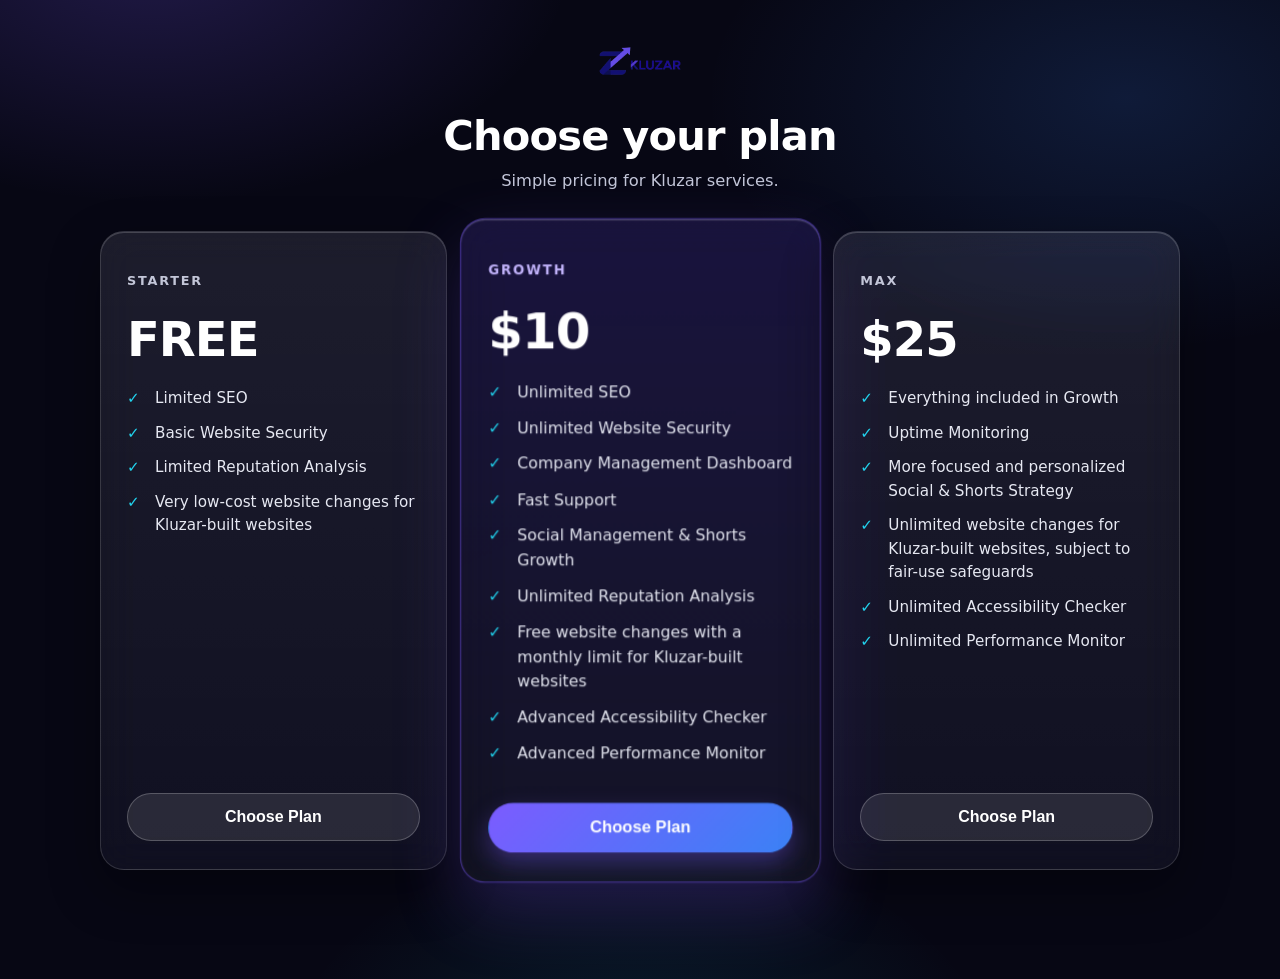
==== index.html @ 4fbe5853 "Payments pricing homepage: Starter Free, Growth $10, Max $25 glassmorphism cards, no checkout yet" ====
<!DOCTYPE html>
<html lang="en">
<head>
<meta charset="utf-8">
<meta name="viewport" content="width=device-width, initial-scale=1">
<title>Kluzar Payments — Pricing</title>
<meta name="description" content="Kluzar pricing plans: Starter, Growth and Max.">
<link rel="icon" href="favicon.svg">
<style>
  * { box-sizing: border-box; }
  body {
    margin: 0;
    min-height: 100vh;
    font-family: system-ui, -apple-system, "Segoe UI", Roboto, Arial, sans-serif;
    color: #ffffff;
    background-color: #070714;
    background-image:
      radial-gradient(700px 420px at 12% -5%, rgba(124, 92, 255, 0.22), transparent 60%),
      radial-gradient(700px 420px at 88% 10%, rgba(59, 130, 246, 0.16), transparent 60%),
      radial-gradient(600px 400px at 50% 110%, rgba(34, 211, 238, 0.12), transparent 60%);
    line-height: 1.55;
  }
  .wrap { max-width: 1120px; margin: 0 auto; padding: 36px 20px 48px; }
  .brand { text-align: center; }
  .brand img { height: 46px; width: auto; max-width: 100%; }
  h1 {
    text-align: center;
    font-size: clamp(1.8rem, 4vw, 2.6rem);
    line-height: 1.15;
    letter-spacing: -0.02em;
    margin: 22px 0 8px;
  }
  .sub { text-align: center; color: #c3c6d8; max-width: 520px; margin: 0 auto; font-size: 1.02rem; }
  .grid {
    display: grid;
    grid-template-columns: repeat(3, 1fr);
    gap: 20px;
    align-items: stretch;
    margin-top: 38px;
  }
  .card {
    display: flex;
    flex-direction: column;
    padding: 28px 26px;
    border-radius: 24px;
    background: linear-gradient(180deg, rgba(255, 255, 255, 0.09), rgba(255, 255, 255, 0.04));
    -webkit-backdrop-filter: blur(18px) saturate(140%);
    backdrop-filter: blur(18px) saturate(140%);
    border: 1px solid rgba(255, 255, 255, 0.14);
    box-shadow: 0 20px 50px rgba(0, 0, 0, 0.35), inset 0 1px 0 rgba(255, 255, 255, 0.18);
    transition: transform 0.25s ease, border-color 0.25s ease, box-shadow 0.25s ease;
  }
  .card:hover {
    transform: translateY(-4px);
    border-color: rgba(124, 92, 255, 0.45);
    box-shadow: 0 26px 60px rgba(0, 0, 0, 0.4), inset 0 1px 0 rgba(255, 255, 255, 0.2);
  }
  .card--growth {
    transform: scale(1.04);
    border-color: rgba(124, 92, 255, 0.55);
    background: linear-gradient(180deg, rgba(124, 92, 255, 0.16), rgba(255, 255, 255, 0.05));
    box-shadow: 0 26px 64px rgba(124, 92, 255, 0.25), 0 20px 50px rgba(0, 0, 0, 0.35), inset 0 1px 0 rgba(255, 255, 255, 0.22);
  }
  .card--growth:hover { transform: scale(1.05) translateY(-4px); }
  .plan-name { font-size: 0.8rem; font-weight: 700; letter-spacing: 0.14em; color: #c3c6d8; }
  .card--growth .plan-name { color: #c4b5fd; }
  .price { font-size: 3rem; font-weight: 800; line-height: 1; margin: 14px 0 2px; letter-spacing: -0.02em; }
  .features { list-style: none; padding: 0; margin: 22px 0 24px; flex: 1; }
  .features li { position: relative; padding-left: 28px; margin-bottom: 11px; color: #e6e8f2; font-size: 0.95rem; }
  .features li::before { content: "✓"; position: absolute; left: 0; color: #22d3ee; font-weight: 700; }
  .choose {
    width: 100%;
    min-height: 48px;
    border-radius: 999px;
    border: 1px solid rgba(255, 255, 255, 0.22);
    background: rgba(255, 255, 255, 0.1);
    color: #ffffff;
    font-size: 1rem;
    font-weight: 700;
    cursor: pointer;
    transition: background 0.2s ease, border-color 0.2s ease;
  }
  .choose:hover { background: rgba(255, 255, 255, 0.16); border-color: rgba(255, 255, 255, 0.35); }
  .card--growth .choose {
    background: linear-gradient(135deg, #7c5cff, #3b82f6);
    border-color: transparent;
    box-shadow: 0 10px 24px rgba(124, 92, 255, 0.35);
  }
  .card--growth .choose:hover { background: linear-gradient(135deg, #8b6cff, #4d8df7); }
  .choose:focus-visible { outline: 2px solid #22d3ee; outline-offset: 3px; }
  .choose[aria-pressed="true"] { border-color: #22d3ee; }
  .status { text-align: center; color: #c3c6d8; min-height: 24px; margin-top: 22px; font-size: 0.95rem; }
  @media (max-width: 900px) {
    .grid { grid-template-columns: 1fr; max-width: 520px; margin-left: auto; margin-right: auto; }
    .card--growth, .card--growth:hover { transform: none; }
  }
  @media (max-width: 480px) {
    .wrap { padding: 28px 16px 40px; }
    .card { padding: 24px 20px; }
    .price { font-size: 2.5rem; }
  }
  @media (prefers-reduced-motion: reduce) {
    *, *::before, *::after { transition: none !important; transform: none !important; }
  }
</style>
</head>
<body>
<main class="wrap">
  <div class="brand">
    <img src="[data-uri]" alt="Kluzar">
  </div>
  <h1>Choose your plan</h1>
  <p class="sub">Simple pricing for Kluzar services.</p>

  <section class="grid" aria-label="Pricing plans">
    <article class="card">
      <h2 class="plan-name">STARTER</h2>
      <p class="price">FREE</p>
      <ul class="features">
        <li>Limited SEO</li>
        <li>Basic Website Security</li>
        <li>Limited Reputation Analysis</li>
        <li>Very low-cost website changes for Kluzar-built websites</li>
      </ul>
      <button type="button" class="choose" data-plan="Starter" aria-pressed="false">Choose Plan</button>
    </article>

    <article class="card card--growth">
      <h2 class="plan-name">GROWTH</h2>
      <p class="price">$10</p>
      <ul class="features">
        <li>Unlimited SEO</li>
        <li>Unlimited Website Security</li>
        <li>Company Management Dashboard</li>
        <li>Fast Support</li>
        <li>Social Management &amp; Shorts Growth</li>
        <li>Unlimited Reputation Analysis</li>
        <li>Free website changes with a monthly limit for Kluzar-built websites</li>
        <li>Advanced Accessibility Checker</li>
        <li>Advanced Performance Monitor</li>
      </ul>
      <button type="button" class="choose" data-plan="Growth" aria-pressed="false">Choose Plan</button>
    </article>

    <article class="card">
      <h2 class="plan-name">MAX</h2>
      <p class="price">$25</p>
      <ul class="features">
        <li>Everything included in Growth</li>
        <li>Uptime Monitoring</li>
        <li>More focused and personalized Social &amp; Shorts Strategy</li>
        <li>Unlimited website changes for Kluzar-built websites, subject to fair-use safeguards</li>
        <li>Unlimited Accessibility Checker</li>
        <li>Unlimited Performance Monitor</li>
      </ul>
      <button type="button" class="choose" data-plan="Max" aria-pressed="false">Choose Plan</button>
    </article>
  </section>

  <p class="status" role="status" id="plan-status"></p>
</main>
<script>
  // Plan selection is visual only, in memory only. It is not stored,
  // it is not a payment, and it must never be used as a plan entitlement.
  // Authentication and checkout will be integrated here later.
  (function () {
    var buttons = document.querySelectorAll('.choose');
    var status = document.getElementById('plan-status');
    buttons.forEach(function (button) {
      button.addEventListener('click', function () {
        buttons.forEach(function (other) {
          other.setAttribute('aria-pressed', 'false');
          other.textContent = 'Choose Plan';
        });
        button.setAttribute('aria-pressed', 'true');
        button.textContent = 'Selected';
        status.textContent = button.getAttribute('data-plan') + ' selected. Checkout is not connected yet.';
      });
    });
  })();
</script>
</body>
</html>
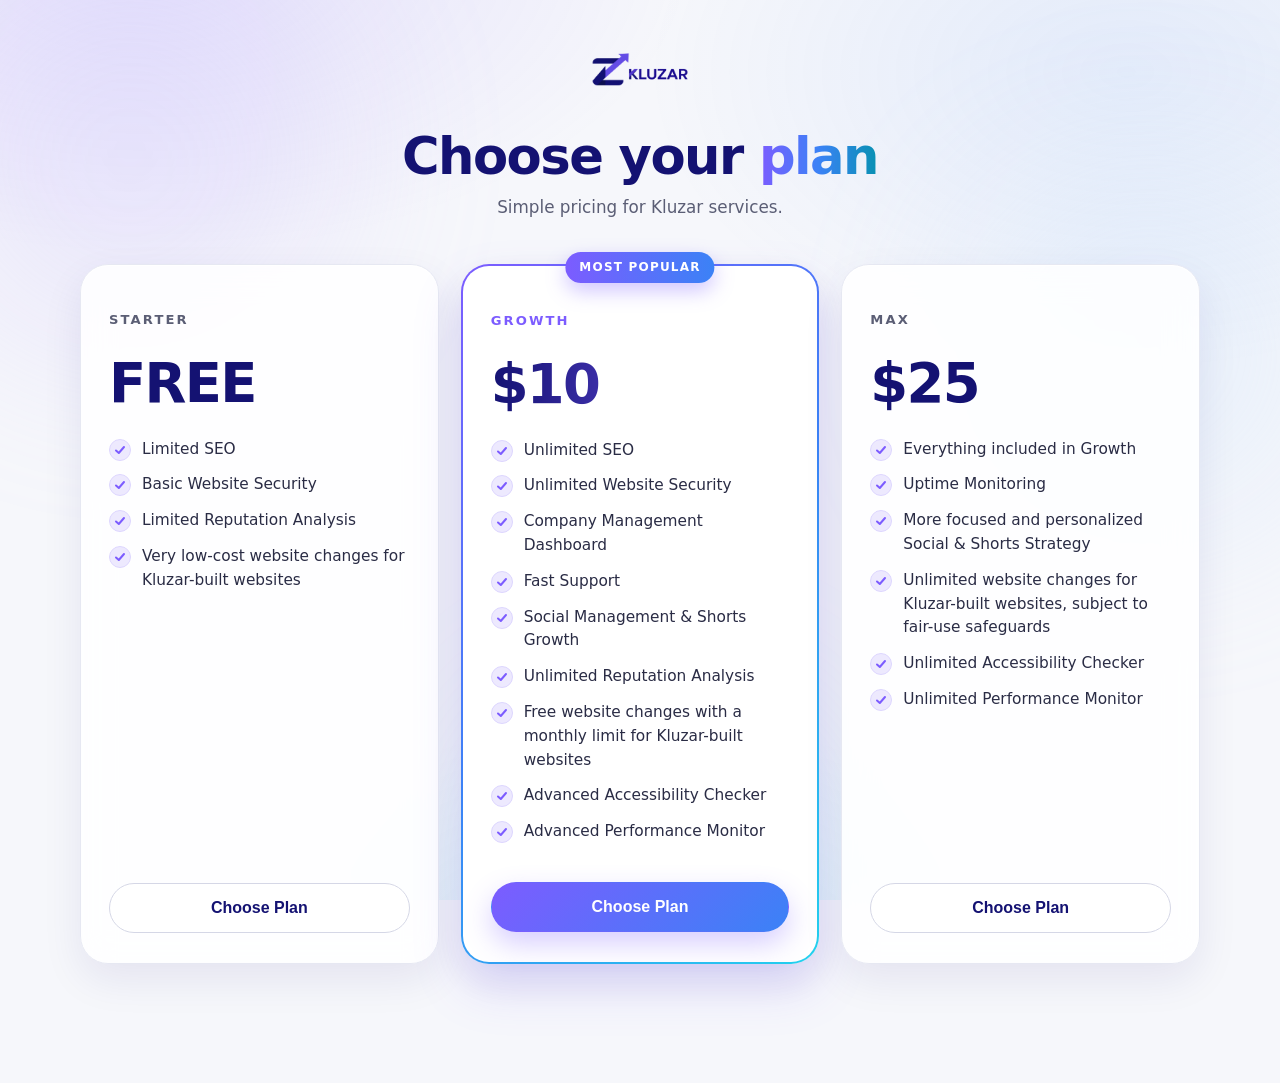
==== commit 4244ab1a: "Payments pricing rebuilt in Next.js + React: light, simple design, same 3 plans, no checkout yet" ====
--- a/index.html
+++ b/index.html
@@ -1,183 +1 @@
-<!DOCTYPE html>
-<html lang="en">
-<head>
-<meta charset="utf-8">
-<meta name="viewport" content="width=device-width, initial-scale=1">
-<title>Kluzar Payments — Pricing</title>
-<meta name="description" content="Kluzar pricing plans: Starter, Growth and Max.">
-<link rel="icon" href="favicon.svg">
-<style>
-  * { box-sizing: border-box; }
-  body {
-    margin: 0;
-    min-height: 100vh;
-    font-family: system-ui, -apple-system, "Segoe UI", Roboto, Arial, sans-serif;
-    color: #ffffff;
-    background-color: #070714;
-    background-image:
-      radial-gradient(700px 420px at 12% -5%, rgba(124, 92, 255, 0.22), transparent 60%),
-      radial-gradient(700px 420px at 88% 10%, rgba(59, 130, 246, 0.16), transparent 60%),
-      radial-gradient(600px 400px at 50% 110%, rgba(34, 211, 238, 0.12), transparent 60%);
-    line-height: 1.55;
-  }
-  .wrap { max-width: 1120px; margin: 0 auto; padding: 36px 20px 48px; }
-  .brand { text-align: center; }
-  .brand img { height: 46px; width: auto; max-width: 100%; }
-  h1 {
-    text-align: center;
-    font-size: clamp(1.8rem, 4vw, 2.6rem);
-    line-height: 1.15;
-    letter-spacing: -0.02em;
-    margin: 22px 0 8px;
-  }
-  .sub { text-align: center; color: #c3c6d8; max-width: 520px; margin: 0 auto; font-size: 1.02rem; }
-  .grid {
-    display: grid;
-    grid-template-columns: repeat(3, 1fr);
-    gap: 20px;
-    align-items: stretch;
-    margin-top: 38px;
-  }
-  .card {
-    display: flex;
-    flex-direction: column;
-    padding: 28px 26px;
-    border-radius: 24px;
-    background: linear-gradient(180deg, rgba(255, 255, 255, 0.09), rgba(255, 255, 255, 0.04));
-    -webkit-backdrop-filter: blur(18px) saturate(140%);
-    backdrop-filter: blur(18px) saturate(140%);
-    border: 1px solid rgba(255, 255, 255, 0.14);
-    box-shadow: 0 20px 50px rgba(0, 0, 0, 0.35), inset 0 1px 0 rgba(255, 255, 255, 0.18);
-    transition: transform 0.25s ease, border-color 0.25s ease, box-shadow 0.25s ease;
-  }
-  .card:hover {
-    transform: translateY(-4px);
-    border-color: rgba(124, 92, 255, 0.45);
-    box-shadow: 0 26px 60px rgba(0, 0, 0, 0.4), inset 0 1px 0 rgba(255, 255, 255, 0.2);
-  }
-  .card--growth {
-    transform: scale(1.04);
-    border-color: rgba(124, 92, 255, 0.55);
-    background: linear-gradient(180deg, rgba(124, 92, 255, 0.16), rgba(255, 255, 255, 0.05));
-    box-shadow: 0 26px 64px rgba(124, 92, 255, 0.25), 0 20px 50px rgba(0, 0, 0, 0.35), inset 0 1px 0 rgba(255, 255, 255, 0.22);
-  }
-  .card--growth:hover { transform: scale(1.05) translateY(-4px); }
-  .plan-name { font-size: 0.8rem; font-weight: 700; letter-spacing: 0.14em; color: #c3c6d8; }
-  .card--growth .plan-name { color: #c4b5fd; }
-  .price { font-size: 3rem; font-weight: 800; line-height: 1; margin: 14px 0 2px; letter-spacing: -0.02em; }
-  .features { list-style: none; padding: 0; margin: 22px 0 24px; flex: 1; }
-  .features li { position: relative; padding-left: 28px; margin-bottom: 11px; color: #e6e8f2; font-size: 0.95rem; }
-  .features li::before { content: "✓"; position: absolute; left: 0; color: #22d3ee; font-weight: 700; }
-  .choose {
-    width: 100%;
-    min-height: 48px;
-    border-radius: 999px;
-    border: 1px solid rgba(255, 255, 255, 0.22);
-    background: rgba(255, 255, 255, 0.1);
-    color: #ffffff;
-    font-size: 1rem;
-    font-weight: 700;
-    cursor: pointer;
-    transition: background 0.2s ease, border-color 0.2s ease;
-  }
-  .choose:hover { background: rgba(255, 255, 255, 0.16); border-color: rgba(255, 255, 255, 0.35); }
-  .card--growth .choose {
-    background: linear-gradient(135deg, #7c5cff, #3b82f6);
-    border-color: transparent;
-    box-shadow: 0 10px 24px rgba(124, 92, 255, 0.35);
-  }
-  .card--growth .choose:hover { background: linear-gradient(135deg, #8b6cff, #4d8df7); }
-  .choose:focus-visible { outline: 2px solid #22d3ee; outline-offset: 3px; }
-  .choose[aria-pressed="true"] { border-color: #22d3ee; }
-  .status { text-align: center; color: #c3c6d8; min-height: 24px; margin-top: 22px; font-size: 0.95rem; }
-  @media (max-width: 900px) {
-    .grid { grid-template-columns: 1fr; max-width: 520px; margin-left: auto; margin-right: auto; }
-    .card--growth, .card--growth:hover { transform: none; }
-  }
-  @media (max-width: 480px) {
-    .wrap { padding: 28px 16px 40px; }
-    .card { padding: 24px 20px; }
-    .price { font-size: 2.5rem; }
-  }
-  @media (prefers-reduced-motion: reduce) {
-    *, *::before, *::after { transition: none !important; transform: none !important; }
-  }
-</style>
-</head>
-<body>
-<main class="wrap">
-  <div class="brand">
-    <img src="[data-uri]" alt="Kluzar">
-  </div>
-  <h1>Choose your plan</h1>
-  <p class="sub">Simple pricing for Kluzar services.</p>
-
-  <section class="grid" aria-label="Pricing plans">
-    <article class="card">
-      <h2 class="plan-name">STARTER</h2>
-      <p class="price">FREE</p>
-      <ul class="features">
-        <li>Limited SEO</li>
-        <li>Basic Website Security</li>
-        <li>Limited Reputation Analysis</li>
-        <li>Very low-cost website changes for Kluzar-built websites</li>
-      </ul>
-      <button type="button" class="choose" data-plan="Starter" aria-pressed="false">Choose Plan</button>
-    </article>
-
-    <article class="card card--growth">
-      <h2 class="plan-name">GROWTH</h2>
-      <p class="price">$10</p>
-      <ul class="features">
-        <li>Unlimited SEO</li>
-        <li>Unlimited Website Security</li>
-        <li>Company Management Dashboard</li>
-        <li>Fast Support</li>
-        <li>Social Management &amp; Shorts Growth</li>
-        <li>Unlimited Reputation Analysis</li>
-        <li>Free website changes with a monthly limit for Kluzar-built websites</li>
-        <li>Advanced Accessibility Checker</li>
-        <li>Advanced Performance Monitor</li>
-      </ul>
-      <button type="button" class="choose" data-plan="Growth" aria-pressed="false">Choose Plan</button>
-    </article>
-
-    <article class="card">
-      <h2 class="plan-name">MAX</h2>
-      <p class="price">$25</p>
-      <ul class="features">
-        <li>Everything included in Growth</li>
-        <li>Uptime Monitoring</li>
-        <li>More focused and personalized Social &amp; Shorts Strategy</li>
-        <li>Unlimited website changes for Kluzar-built websites, subject to fair-use safeguards</li>
-        <li>Unlimited Accessibility Checker</li>
-        <li>Unlimited Performance Monitor</li>
-      </ul>
-      <button type="button" class="choose" data-plan="Max" aria-pressed="false">Choose Plan</button>
-    </article>
-  </section>
-
-  <p class="status" role="status" id="plan-status"></p>
-</main>
-<script>
-  // Plan selection is visual only, in memory only. It is not stored,
-  // it is not a payment, and it must never be used as a plan entitlement.
-  // Authentication and checkout will be integrated here later.
-  (function () {
-    var buttons = document.querySelectorAll('.choose');
-    var status = document.getElementById('plan-status');
-    buttons.forEach(function (button) {
-      button.addEventListener('click', function () {
-        buttons.forEach(function (other) {
-          other.setAttribute('aria-pressed', 'false');
-          other.textContent = 'Choose Plan';
-        });
-        button.setAttribute('aria-pressed', 'true');
-        button.textContent = 'Selected';
-        status.textContent = button.getAttribute('data-plan') + ' selected. Checkout is not connected yet.';
-      });
-    });
-  })();
-</script>
-</body>
-</html>
+<!DOCTYPE html><!--D4U9ZCRjyDZvB8sthdVSL--><html lang="en"><head><meta charSet="utf-8"/><meta name="viewport" content="width=device-width, initial-scale=1"/><link rel="stylesheet" href="/_next/static/css/903d670f3d444358.css" data-precedence="next"/><link rel="preload" as="script" fetchPriority="low" href="/_next/static/chunks/webpack-4a462cecab786e93.js"/><script src="/_next/static/chunks/4bd1b696-c023c6e3521b1417.js" async=""></script><script src="/_next/static/chunks/255-2005b055456c798b.js" async=""></script><script src="/_next/static/chunks/main-app-b18635ba9072af18.js" async=""></script><script src="/_next/static/chunks/app/page-5cdb820747dead5b.js" async=""></script><title>Kluzar Payments — Pricing</title><meta name="description" content="Kluzar pricing plans: Starter, Growth and Max."/><link rel="icon" href="/favicon.svg"/><script src="/_next/static/chunks/polyfills-42372ed130431b0a.js" noModule=""></script></head><body><div hidden=""><!--$--><!--/$--></div><div class="aurora" aria-hidden="true"><span></span><span></span><span></span></div><main class="wrap"><div class="brand"><img src="[data-uri]" alt="Kluzar"/></div><h1>Choose your <span class="accent">plan</span></h1><p class="sub">Simple pricing for Kluzar services.</p><section class="grid" aria-label="Pricing plans"><article class="card"><h2 class="plan-name">STARTER</h2><p class="price">FREE</p><ul class="features"><li><span class="tick" aria-hidden="true"><svg width="12" height="12" viewBox="0 0 12 12" fill="none" aria-hidden="true"><path d="M2 6.5 4.8 9 10 3" stroke="currentColor" stroke-width="2" stroke-linecap="round" stroke-linejoin="round"></path></svg></span><span>Limited SEO</span></li><li><span class="tick" aria-hidden="true"><svg width="12" height="12" viewBox="0 0 12 12" fill="none" aria-hidden="true"><path d="M2 6.5 4.8 9 10 3" stroke="currentColor" stroke-width="2" stroke-linecap="round" stroke-linejoin="round"></path></svg></span><span>Basic Website Security</span></li><li><span class="tick" aria-hidden="true"><svg width="12" height="12" viewBox="0 0 12 12" fill="none" aria-hidden="true"><path d="M2 6.5 4.8 9 10 3" stroke="currentColor" stroke-width="2" stroke-linecap="round" stroke-linejoin="round"></path></svg></span><span>Limited Reputation Analysis</span></li><li><span class="tick" aria-hidden="true"><svg width="12" height="12" viewBox="0 0 12 12" fill="none" aria-hidden="true"><path d="M2 6.5 4.8 9 10 3" stroke="currentColor" stroke-width="2" stroke-linecap="round" stroke-linejoin="round"></path></svg></span><span>Very low-cost website changes for Kluzar-built websites</span></li></ul><button type="button" class="choose" aria-pressed="false">Choose Plan</button></article><article class="card card--growth"><span class="pill">MOST POPULAR</span><h2 class="plan-name">GROWTH</h2><p class="price">$10</p><ul class="features"><li><span class="tick" aria-hidden="true"><svg width="12" height="12" viewBox="0 0 12 12" fill="none" aria-hidden="true"><path d="M2 6.5 4.8 9 10 3" stroke="currentColor" stroke-width="2" stroke-linecap="round" stroke-linejoin="round"></path></svg></span><span>Unlimited SEO</span></li><li><span class="tick" aria-hidden="true"><svg width="12" height="12" viewBox="0 0 12 12" fill="none" aria-hidden="true"><path d="M2 6.5 4.8 9 10 3" stroke="currentColor" stroke-width="2" stroke-linecap="round" stroke-linejoin="round"></path></svg></span><span>Unlimited Website Security</span></li><li><span class="tick" aria-hidden="true"><svg width="12" height="12" viewBox="0 0 12 12" fill="none" aria-hidden="true"><path d="M2 6.5 4.8 9 10 3" stroke="currentColor" stroke-width="2" stroke-linecap="round" stroke-linejoin="round"></path></svg></span><span>Company Management Dashboard</span></li><li><span class="tick" aria-hidden="true"><svg width="12" height="12" viewBox="0 0 12 12" fill="none" aria-hidden="true"><path d="M2 6.5 4.8 9 10 3" stroke="currentColor" stroke-width="2" stroke-linecap="round" stroke-linejoin="round"></path></svg></span><span>Fast Support</span></li><li><span class="tick" aria-hidden="true"><svg width="12" height="12" viewBox="0 0 12 12" fill="none" aria-hidden="true"><path d="M2 6.5 4.8 9 10 3" stroke="currentColor" stroke-width="2" stroke-linecap="round" stroke-linejoin="round"></path></svg></span><span>Social Management &amp; Shorts Growth</span></li><li><span class="tick" aria-hidden="true"><svg width="12" height="12" viewBox="0 0 12 12" fill="none" aria-hidden="true"><path d="M2 6.5 4.8 9 10 3" stroke="currentColor" stroke-width="2" stroke-linecap="round" stroke-linejoin="round"></path></svg></span><span>Unlimited Reputation Analysis</span></li><li><span class="tick" aria-hidden="true"><svg width="12" height="12" viewBox="0 0 12 12" fill="none" aria-hidden="true"><path d="M2 6.5 4.8 9 10 3" stroke="currentColor" stroke-width="2" stroke-linecap="round" stroke-linejoin="round"></path></svg></span><span>Free website changes with a monthly limit for Kluzar-built websites</span></li><li><span class="tick" aria-hidden="true"><svg width="12" height="12" viewBox="0 0 12 12" fill="none" aria-hidden="true"><path d="M2 6.5 4.8 9 10 3" stroke="currentColor" stroke-width="2" stroke-linecap="round" stroke-linejoin="round"></path></svg></span><span>Advanced Accessibility Checker</span></li><li><span class="tick" aria-hidden="true"><svg width="12" height="12" viewBox="0 0 12 12" fill="none" aria-hidden="true"><path d="M2 6.5 4.8 9 10 3" stroke="currentColor" stroke-width="2" stroke-linecap="round" stroke-linejoin="round"></path></svg></span><span>Advanced Performance Monitor</span></li></ul><button type="button" class="choose" aria-pressed="false">Choose Plan</button></article><article class="card"><h2 class="plan-name">MAX</h2><p class="price">$25</p><ul class="features"><li><span class="tick" aria-hidden="true"><svg width="12" height="12" viewBox="0 0 12 12" fill="none" aria-hidden="true"><path d="M2 6.5 4.8 9 10 3" stroke="currentColor" stroke-width="2" stroke-linecap="round" stroke-linejoin="round"></path></svg></span><span>Everything included in Growth</span></li><li><span class="tick" aria-hidden="true"><svg width="12" height="12" viewBox="0 0 12 12" fill="none" aria-hidden="true"><path d="M2 6.5 4.8 9 10 3" stroke="currentColor" stroke-width="2" stroke-linecap="round" stroke-linejoin="round"></path></svg></span><span>Uptime Monitoring</span></li><li><span class="tick" aria-hidden="true"><svg width="12" height="12" viewBox="0 0 12 12" fill="none" aria-hidden="true"><path d="M2 6.5 4.8 9 10 3" stroke="currentColor" stroke-width="2" stroke-linecap="round" stroke-linejoin="round"></path></svg></span><span>More focused and personalized Social &amp; Shorts Strategy</span></li><li><span class="tick" aria-hidden="true"><svg width="12" height="12" viewBox="0 0 12 12" fill="none" aria-hidden="true"><path d="M2 6.5 4.8 9 10 3" stroke="currentColor" stroke-width="2" stroke-linecap="round" stroke-linejoin="round"></path></svg></span><span>Unlimited website changes for Kluzar-built websites, subject to fair-use safeguards</span></li><li><span class="tick" aria-hidden="true"><svg width="12" height="12" viewBox="0 0 12 12" fill="none" aria-hidden="true"><path d="M2 6.5 4.8 9 10 3" stroke="currentColor" stroke-width="2" stroke-linecap="round" stroke-linejoin="round"></path></svg></span><span>Unlimited Accessibility Checker</span></li><li><span class="tick" aria-hidden="true"><svg width="12" height="12" viewBox="0 0 12 12" fill="none" aria-hidden="true"><path d="M2 6.5 4.8 9 10 3" stroke="currentColor" stroke-width="2" stroke-linecap="round" stroke-linejoin="round"></path></svg></span><span>Unlimited Performance Monitor</span></li></ul><button type="button" class="choose" aria-pressed="false">Choose Plan</button></article></section><p class="status" role="status"></p></main><!--$--><!--/$--><script src="/_next/static/chunks/webpack-4a462cecab786e93.js" id="_R_" async=""></script><script>(self.__next_f=self.__next_f||[]).push([0])</script><script>self.__next_f.push([1,"1:\"$Sreact.fragment\"\n2:I[9766,[],\"\"]\n3:I[8924,[],\"\"]\n4:I[1959,[],\"ClientPageRoot\"]\n5:I[5935,[\"974\",\"static/chunks/app/page-5cdb820747dead5b.js\"],\"default\"]\n8:I[4431,[],\"OutletBoundary\"]\na:I[5278,[],\"AsyncMetadataOutlet\"]\nc:I[4431,[],\"ViewportBoundary\"]\ne:I[4431,[],\"MetadataBoundary\"]\nf:\"$Sreact.suspense\"\n11:I[7150,[],\"\"]\n:HL[\"/_next/static/css/903d670f3d444358.css\",\"style\"]\n"])</script><script>self.__next_f.push([1,"0:{\"P\":null,\"b\":\"D4U9ZCRjyDZvB8sthdVSL\",\"p\":\"\",\"c\":[\"\",\"\"],\"i\":false,\"f\":[[[\"\",{\"children\":[\"__PAGE__\",{}]},\"$undefined\",\"$undefined\",true],[\"\",[\"$\",\"$1\",\"c\",{\"children\":[[[\"$\",\"link\",\"0\",{\"rel\":\"stylesheet\",\"href\":\"/_next/static/css/903d670f3d444358.css\",\"precedence\":\"next\",\"crossOrigin\":\"$undefined\",\"nonce\":\"$undefined\"}]],[\"$\",\"html\",null,{\"lang\":\"en\",\"children\":[\"$\",\"body\",null,{\"children\":[\"$\",\"$L2\",null,{\"parallelRouterKey\":\"children\",\"error\":\"$undefined\",\"errorStyles\":\"$undefined\",\"errorScripts\":\"$undefined\",\"template\":[\"$\",\"$L3\",null,{}],\"templateStyles\":\"$undefined\",\"templateScripts\":\"$undefined\",\"notFound\":[[\"$\",\"main\",null,{\"className\":\"notfound\",\"children\":[[\"$\",\"h1\",null,{\"children\":\"Page not found\"}],[\"$\",\"p\",null,{\"children\":\"This page does not exist on Kluzar Payments.\"}],[\"$\",\"p\",null,{\"children\":[\"$\",\"a\",null,{\"href\":\"/\",\"children\":\"Back to pricing\"}]}]]}],[]],\"forbidden\":\"$undefined\",\"unauthorized\":\"$undefined\"}]}]}]]}],{\"children\":[\"__PAGE__\",[\"$\",\"$1\",\"c\",{\"children\":[[\"$\",\"$L4\",null,{\"Component\":\"$5\",\"searchParams\":{},\"params\":{},\"promises\":[\"$@6\",\"$@7\"]}],null,[\"$\",\"$L8\",null,{\"children\":[\"$L9\",[\"$\",\"$La\",null,{\"promise\":\"$@b\"}]]}]]}],{},null,false]},null,false],[\"$\",\"$1\",\"h\",{\"children\":[null,[[\"$\",\"$Lc\",null,{\"children\":\"$Ld\"}],null],[\"$\",\"$Le\",null,{\"children\":[\"$\",\"div\",null,{\"hidden\":true,\"children\":[\"$\",\"$f\",null,{\"fallback\":null,\"children\":\"$L10\"}]}]}]]}],false]],\"m\":\"$undefined\",\"G\":[\"$11\",[]],\"s\":false,\"S\":true}\n"])</script><script>self.__next_f.push([1,"6:{}\n7:\"$0:f:0:1:2:children:1:props:children:0:props:params\"\n"])</script><script>self.__next_f.push([1,"d:[[\"$\",\"meta\",\"0\",{\"charSet\":\"utf-8\"}],[\"$\",\"meta\",\"1\",{\"name\":\"viewport\",\"content\":\"width=device-width, initial-scale=1\"}]]\n9:null\n"])</script><script>self.__next_f.push([1,"12:I[622,[],\"IconMark\"]\nb:{\"metadata\":[[\"$\",\"title\",\"0\",{\"children\":\"Kluzar Payments — Pricing\"}],[\"$\",\"meta\",\"1\",{\"name\":\"description\",\"content\":\"Kluzar pricing plans: Starter, Growth and Max.\"}],[\"$\",\"link\",\"2\",{\"rel\":\"icon\",\"href\":\"/favicon.svg\"}],[\"$\",\"$L12\",\"3\",{}]],\"error\":null,\"digest\":\"$undefined\"}\n"])</script><script>self.__next_f.push([1,"10:\"$b:metadata\"\n"])</script></body></html>
--- a/_next/static/css/903d670f3d444358.css
+++ b/_next/static/css/903d670f3d444358.css
@@ -0,0 +1 @@
+*{box-sizing:border-box}body{margin:0;min-height:100vh;font-family:system-ui,-apple-system,Segoe UI,Roboto,Arial,sans-serif;color:#1d1e33;background-color:#f6f7fb;line-height:1.55;overflow-x:hidden}.aurora{position:fixed;inset:0;z-index:-1;overflow:hidden;background:radial-gradient(900px 500px at 12% -5%,rgba(124,92,255,.14),transparent 60%),radial-gradient(800px 500px at 88% 8%,rgba(59,130,246,.1),transparent 60%),radial-gradient(700px 500px at 50% 112%,rgba(34,211,238,.1),transparent 60%)}.aurora span{position:absolute;border-radius:50%;filter:blur(90px);opacity:.22;animation:drift 22s ease-in-out infinite alternate}.aurora span:first-child{width:420px;height:420px;left:-80px;top:-60px;background:#c4b5fd}.aurora span:nth-child(2){width:380px;height:380px;right:-60px;top:18%;background:#bfdbfe;animation-delay:-8s}.aurora span:nth-child(3){width:340px;height:340px;left:38%;bottom:-140px;background:#a5f3fc;animation-delay:-14s}@keyframes drift{0%{transform:translate(0) scale(1)}to{transform:translate(36px,24px) scale(1.08)}}.wrap{max-width:1160px;margin:0 auto;padding:40px 20px 56px;position:relative}.brand{text-align:center}.brand img{height:54px;width:auto;max-width:100%}h1{text-align:center;font-size:clamp(2.1rem,5vw,3.2rem);line-height:1.1;letter-spacing:-.03em;color:#141272;margin:26px 0 10px}h1 .accent{background:linear-gradient(90deg,#7c5cff,#3b82f6,#0891b2);-webkit-background-clip:text;background-clip:text;color:transparent}.sub{text-align:center;color:#5b5e75;max-width:540px;margin:0 auto;font-size:1.05rem}.grid{display:grid;grid-template-columns:repeat(3,1fr);grid-gap:22px;gap:22px;align-items:stretch;margin-top:44px}.card{position:relative;display:flex;flex-direction:column;padding:34px 28px 30px;border-radius:28px;background:rgba(255,255,255,.88);-webkit-backdrop-filter:blur(16px) saturate(140%);backdrop-filter:blur(16px) saturate(140%);border:1px solid #e6e8f2;box-shadow:0 16px 40px rgba(20,18,114,.08),inset 0 1px 0 rgba(255,255,255,.9);transition:transform .25s ease,border-color .25s ease,box-shadow .25s ease;animation:rise .6s ease both}.card:nth-child(2){animation-delay:.08s}.card:nth-child(3){animation-delay:.16s}@keyframes rise{0%{opacity:0;transform:translateY(16px)}to{opacity:1;transform:translateY(0)}}.card:hover{transform:translateY(-6px);border-color:#c4b5fd;box-shadow:0 24px 50px rgba(20,18,114,.12),inset 0 1px 0 rgba(255,255,255,.9)}.card--growth{transform:scale(1.05);border:2px solid transparent;background:linear-gradient(#ffffff,#ffffff) padding-box,linear-gradient(135deg,#7c5cff,#3b82f6,#22d3ee) border-box;box-shadow:0 24px 50px rgba(124,92,255,.18),0 16px 40px rgba(20,18,114,.08)}.card--growth:hover{transform:scale(1.06) translateY(-6px)}.pill{position:absolute;top:-14px;left:50%;transform:translateX(-50%);white-space:nowrap;padding:6px 14px;border-radius:999px;background:linear-gradient(90deg,#7c5cff,#3b82f6);color:#fff;font-size:.75rem;font-weight:800;letter-spacing:.1em;box-shadow:0 8px 20px rgba(124,92,255,.35)}.plan-name{font-size:.82rem;font-weight:800;letter-spacing:.16em;color:#5b5e75}.card--growth .plan-name{color:#7c5cff}.price{font-size:3.4rem;font-weight:800;line-height:1;margin:16px 0 2px;letter-spacing:-.03em;color:#141272}.card--growth .price{background:linear-gradient(90deg,#141272,#7c5cff);-webkit-background-clip:text;background-clip:text;color:transparent}.features{list-style:none;padding:0;margin:24px 0 26px;flex:1 1}.features li{display:flex;gap:11px;align-items:flex-start;margin-bottom:12px;color:#2a2c45;font-size:.96rem}.features .tick{flex:0 0 auto;width:22px;height:22px;margin-top:1px;border-radius:50%;background:#ede9fe;border:1px solid #ddd6fe;display:flex;align-items:center;justify-content:center;color:#7c5cff}.choose{width:100%;min-height:50px;border-radius:999px;border:1px solid #d5d7e6;background:#ffffff;color:#141272;font-size:1rem;font-weight:700;cursor:pointer;transition:background .2s ease,border-color .2s ease,transform .2s ease,box-shadow .2s ease}.choose:hover{background:#f5f3ff;border-color:#c4b5fd;transform:translateY(-1px)}.card--growth .choose{background:linear-gradient(135deg,#7c5cff,#3b82f6);border-color:transparent;color:#ffffff;box-shadow:0 12px 28px rgba(124,92,255,.3)}.card--growth .choose:hover{background:linear-gradient(135deg,#8b6cff,#4d8df7)}.choose:focus-visible{outline:2px solid #0891b2;outline-offset:3px}.choose[aria-pressed=true]{border-color:#0891b2;box-shadow:0 0 0 1px #0891b2}.status{text-align:center;color:#5b5e75;min-height:24px;margin-top:24px;font-size:.96rem}.notfound{min-height:100vh;display:flex;flex-direction:column;align-items:center;justify-content:center;text-align:center;padding:20px}.notfound p{color:#5b5e75}.notfound a{color:#0891b2;font-weight:700}@media (max-width:900px){.grid{grid-template-columns:1fr;max-width:540px;margin-left:auto;margin-right:auto}.card--growth,.card--growth:hover{transform:none}}@media (max-width:480px){.wrap{padding:30px 16px 44px}.card{padding:28px 22px 26px}.price{font-size:2.8rem}}@media (prefers-reduced-motion:reduce){*,:after,:before{animation:none!important;transition:none!important;transform:none!important}}
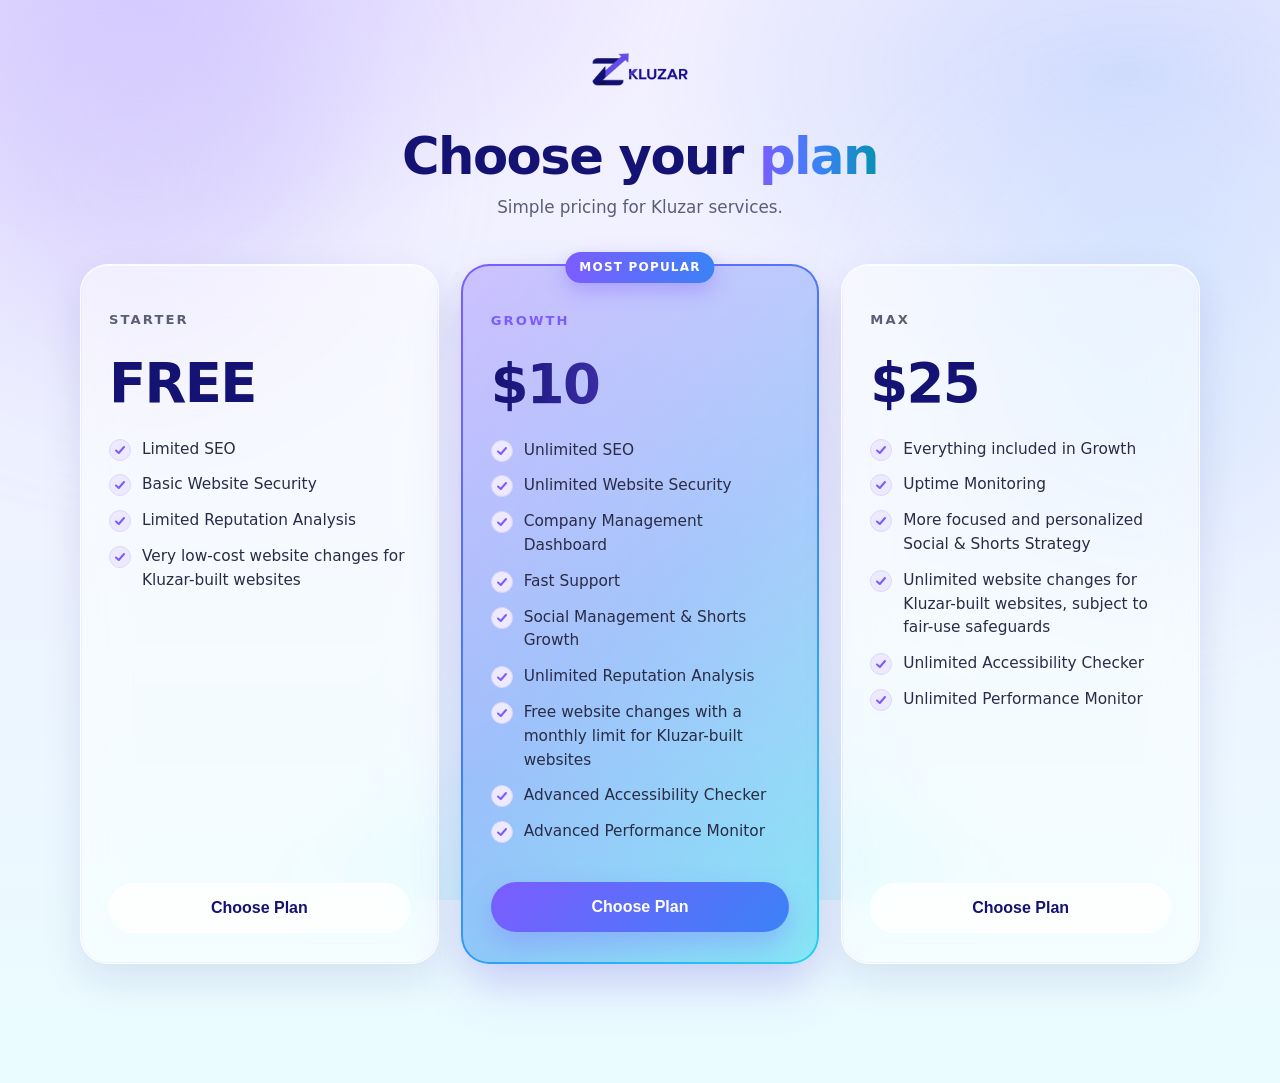
==== commit e277cba7: "Payments pricing: glassy transparent light design in Next.js + React, same 3 plans" ====
--- a/index.html
+++ b/index.html
@@ -1 +1 @@
-<!DOCTYPE html><!--D4U9ZCRjyDZvB8sthdVSL--><html lang="en"><head><meta charSet="utf-8"/><meta name="viewport" content="width=device-width, initial-scale=1"/><link rel="stylesheet" href="/_next/static/css/903d670f3d444358.css" data-precedence="next"/><link rel="preload" as="script" fetchPriority="low" href="/_next/static/chunks/webpack-4a462cecab786e93.js"/><script src="/_next/static/chunks/4bd1b696-c023c6e3521b1417.js" async=""></script><script src="/_next/static/chunks/255-2005b055456c798b.js" async=""></script><script src="/_next/static/chunks/main-app-b18635ba9072af18.js" async=""></script><script src="/_next/static/chunks/app/page-5cdb820747dead5b.js" async=""></script><title>Kluzar Payments — Pricing</title><meta name="description" content="Kluzar pricing plans: Starter, Growth and Max."/><link rel="icon" href="/favicon.svg"/><script src="/_next/static/chunks/polyfills-42372ed130431b0a.js" noModule=""></script></head><body><div hidden=""><!--$--><!--/$--></div><div class="aurora" aria-hidden="true"><span></span><span></span><span></span></div><main class="wrap"><div class="brand"><img src="[data-uri]" alt="Kluzar"/></div><h1>Choose your <span class="accent">plan</span></h1><p class="sub">Simple pricing for Kluzar services.</p><section class="grid" aria-label="Pricing plans"><article class="card"><h2 class="plan-name">STARTER</h2><p class="price">FREE</p><ul class="features"><li><span class="tick" aria-hidden="true"><svg width="12" height="12" viewBox="0 0 12 12" fill="none" aria-hidden="true"><path d="M2 6.5 4.8 9 10 3" stroke="currentColor" stroke-width="2" stroke-linecap="round" stroke-linejoin="round"></path></svg></span><span>Limited SEO</span></li><li><span class="tick" aria-hidden="true"><svg width="12" height="12" viewBox="0 0 12 12" fill="none" aria-hidden="true"><path d="M2 6.5 4.8 9 10 3" stroke="currentColor" stroke-width="2" stroke-linecap="round" stroke-linejoin="round"></path></svg></span><span>Basic Website Security</span></li><li><span class="tick" aria-hidden="true"><svg width="12" height="12" viewBox="0 0 12 12" fill="none" aria-hidden="true"><path d="M2 6.5 4.8 9 10 3" stroke="currentColor" stroke-width="2" stroke-linecap="round" stroke-linejoin="round"></path></svg></span><span>Limited Reputation Analysis</span></li><li><span class="tick" aria-hidden="true"><svg width="12" height="12" viewBox="0 0 12 12" fill="none" aria-hidden="true"><path d="M2 6.5 4.8 9 10 3" stroke="currentColor" stroke-width="2" stroke-linecap="round" stroke-linejoin="round"></path></svg></span><span>Very low-cost website changes for Kluzar-built websites</span></li></ul><button type="button" class="choose" aria-pressed="false">Choose Plan</button></article><article class="card card--growth"><span class="pill">MOST POPULAR</span><h2 class="plan-name">GROWTH</h2><p class="price">$10</p><ul class="features"><li><span class="tick" aria-hidden="true"><svg width="12" height="12" viewBox="0 0 12 12" fill="none" aria-hidden="true"><path d="M2 6.5 4.8 9 10 3" stroke="currentColor" stroke-width="2" stroke-linecap="round" stroke-linejoin="round"></path></svg></span><span>Unlimited SEO</span></li><li><span class="tick" aria-hidden="true"><svg width="12" height="12" viewBox="0 0 12 12" fill="none" aria-hidden="true"><path d="M2 6.5 4.8 9 10 3" stroke="currentColor" stroke-width="2" stroke-linecap="round" stroke-linejoin="round"></path></svg></span><span>Unlimited Website Security</span></li><li><span class="tick" aria-hidden="true"><svg width="12" height="12" viewBox="0 0 12 12" fill="none" aria-hidden="true"><path d="M2 6.5 4.8 9 10 3" stroke="currentColor" stroke-width="2" stroke-linecap="round" stroke-linejoin="round"></path></svg></span><span>Company Management Dashboard</span></li><li><span class="tick" aria-hidden="true"><svg width="12" height="12" viewBox="0 0 12 12" fill="none" aria-hidden="true"><path d="M2 6.5 4.8 9 10 3" stroke="currentColor" stroke-width="2" stroke-linecap="round" stroke-linejoin="round"></path></svg></span><span>Fast Support</span></li><li><span class="tick" aria-hidden="true"><svg width="12" height="12" viewBox="0 0 12 12" fill="none" aria-hidden="true"><path d="M2 6.5 4.8 9 10 3" stroke="currentColor" stroke-width="2" stroke-linecap="round" stroke-linejoin="round"></path></svg></span><span>Social Management &amp; Shorts Growth</span></li><li><span class="tick" aria-hidden="true"><svg width="12" height="12" viewBox="0 0 12 12" fill="none" aria-hidden="true"><path d="M2 6.5 4.8 9 10 3" stroke="currentColor" stroke-width="2" stroke-linecap="round" stroke-linejoin="round"></path></svg></span><span>Unlimited Reputation Analysis</span></li><li><span class="tick" aria-hidden="true"><svg width="12" height="12" viewBox="0 0 12 12" fill="none" aria-hidden="true"><path d="M2 6.5 4.8 9 10 3" stroke="currentColor" stroke-width="2" stroke-linecap="round" stroke-linejoin="round"></path></svg></span><span>Free website changes with a monthly limit for Kluzar-built websites</span></li><li><span class="tick" aria-hidden="true"><svg width="12" height="12" viewBox="0 0 12 12" fill="none" aria-hidden="true"><path d="M2 6.5 4.8 9 10 3" stroke="currentColor" stroke-width="2" stroke-linecap="round" stroke-linejoin="round"></path></svg></span><span>Advanced Accessibility Checker</span></li><li><span class="tick" aria-hidden="true"><svg width="12" height="12" viewBox="0 0 12 12" fill="none" aria-hidden="true"><path d="M2 6.5 4.8 9 10 3" stroke="currentColor" stroke-width="2" stroke-linecap="round" stroke-linejoin="round"></path></svg></span><span>Advanced Performance Monitor</span></li></ul><button type="button" class="choose" aria-pressed="false">Choose Plan</button></article><article class="card"><h2 class="plan-name">MAX</h2><p class="price">$25</p><ul class="features"><li><span class="tick" aria-hidden="true"><svg width="12" height="12" viewBox="0 0 12 12" fill="none" aria-hidden="true"><path d="M2 6.5 4.8 9 10 3" stroke="currentColor" stroke-width="2" stroke-linecap="round" stroke-linejoin="round"></path></svg></span><span>Everything included in Growth</span></li><li><span class="tick" aria-hidden="true"><svg width="12" height="12" viewBox="0 0 12 12" fill="none" aria-hidden="true"><path d="M2 6.5 4.8 9 10 3" stroke="currentColor" stroke-width="2" stroke-linecap="round" stroke-linejoin="round"></path></svg></span><span>Uptime Monitoring</span></li><li><span class="tick" aria-hidden="true"><svg width="12" height="12" viewBox="0 0 12 12" fill="none" aria-hidden="true"><path d="M2 6.5 4.8 9 10 3" stroke="currentColor" stroke-width="2" stroke-linecap="round" stroke-linejoin="round"></path></svg></span><span>More focused and personalized Social &amp; Shorts Strategy</span></li><li><span class="tick" aria-hidden="true"><svg width="12" height="12" viewBox="0 0 12 12" fill="none" aria-hidden="true"><path d="M2 6.5 4.8 9 10 3" stroke="currentColor" stroke-width="2" stroke-linecap="round" stroke-linejoin="round"></path></svg></span><span>Unlimited website changes for Kluzar-built websites, subject to fair-use safeguards</span></li><li><span class="tick" aria-hidden="true"><svg width="12" height="12" viewBox="0 0 12 12" fill="none" aria-hidden="true"><path d="M2 6.5 4.8 9 10 3" stroke="currentColor" stroke-width="2" stroke-linecap="round" stroke-linejoin="round"></path></svg></span><span>Unlimited Accessibility Checker</span></li><li><span class="tick" aria-hidden="true"><svg width="12" height="12" viewBox="0 0 12 12" fill="none" aria-hidden="true"><path d="M2 6.5 4.8 9 10 3" stroke="currentColor" stroke-width="2" stroke-linecap="round" stroke-linejoin="round"></path></svg></span><span>Unlimited Performance Monitor</span></li></ul><button type="button" class="choose" aria-pressed="false">Choose Plan</button></article></section><p class="status" role="status"></p></main><!--$--><!--/$--><script src="/_next/static/chunks/webpack-4a462cecab786e93.js" id="_R_" async=""></script><script>(self.__next_f=self.__next_f||[]).push([0])</script><script>self.__next_f.push([1,"1:\"$Sreact.fragment\"\n2:I[9766,[],\"\"]\n3:I[8924,[],\"\"]\n4:I[1959,[],\"ClientPageRoot\"]\n5:I[5935,[\"974\",\"static/chunks/app/page-5cdb820747dead5b.js\"],\"default\"]\n8:I[4431,[],\"OutletBoundary\"]\na:I[5278,[],\"AsyncMetadataOutlet\"]\nc:I[4431,[],\"ViewportBoundary\"]\ne:I[4431,[],\"MetadataBoundary\"]\nf:\"$Sreact.suspense\"\n11:I[7150,[],\"\"]\n:HL[\"/_next/static/css/903d670f3d444358.css\",\"style\"]\n"])</script><script>self.__next_f.push([1,"0:{\"P\":null,\"b\":\"D4U9ZCRjyDZvB8sthdVSL\",\"p\":\"\",\"c\":[\"\",\"\"],\"i\":false,\"f\":[[[\"\",{\"children\":[\"__PAGE__\",{}]},\"$undefined\",\"$undefined\",true],[\"\",[\"$\",\"$1\",\"c\",{\"children\":[[[\"$\",\"link\",\"0\",{\"rel\":\"stylesheet\",\"href\":\"/_next/static/css/903d670f3d444358.css\",\"precedence\":\"next\",\"crossOrigin\":\"$undefined\",\"nonce\":\"$undefined\"}]],[\"$\",\"html\",null,{\"lang\":\"en\",\"children\":[\"$\",\"body\",null,{\"children\":[\"$\",\"$L2\",null,{\"parallelRouterKey\":\"children\",\"error\":\"$undefined\",\"errorStyles\":\"$undefined\",\"errorScripts\":\"$undefined\",\"template\":[\"$\",\"$L3\",null,{}],\"templateStyles\":\"$undefined\",\"templateScripts\":\"$undefined\",\"notFound\":[[\"$\",\"main\",null,{\"className\":\"notfound\",\"children\":[[\"$\",\"h1\",null,{\"children\":\"Page not found\"}],[\"$\",\"p\",null,{\"children\":\"This page does not exist on Kluzar Payments.\"}],[\"$\",\"p\",null,{\"children\":[\"$\",\"a\",null,{\"href\":\"/\",\"children\":\"Back to pricing\"}]}]]}],[]],\"forbidden\":\"$undefined\",\"unauthorized\":\"$undefined\"}]}]}]]}],{\"children\":[\"__PAGE__\",[\"$\",\"$1\",\"c\",{\"children\":[[\"$\",\"$L4\",null,{\"Component\":\"$5\",\"searchParams\":{},\"params\":{},\"promises\":[\"$@6\",\"$@7\"]}],null,[\"$\",\"$L8\",null,{\"children\":[\"$L9\",[\"$\",\"$La\",null,{\"promise\":\"$@b\"}]]}]]}],{},null,false]},null,false],[\"$\",\"$1\",\"h\",{\"children\":[null,[[\"$\",\"$Lc\",null,{\"children\":\"$Ld\"}],null],[\"$\",\"$Le\",null,{\"children\":[\"$\",\"div\",null,{\"hidden\":true,\"children\":[\"$\",\"$f\",null,{\"fallback\":null,\"children\":\"$L10\"}]}]}]]}],false]],\"m\":\"$undefined\",\"G\":[\"$11\",[]],\"s\":false,\"S\":true}\n"])</script><script>self.__next_f.push([1,"6:{}\n7:\"$0:f:0:1:2:children:1:props:children:0:props:params\"\n"])</script><script>self.__next_f.push([1,"d:[[\"$\",\"meta\",\"0\",{\"charSet\":\"utf-8\"}],[\"$\",\"meta\",\"1\",{\"name\":\"viewport\",\"content\":\"width=device-width, initial-scale=1\"}]]\n9:null\n"])</script><script>self.__next_f.push([1,"12:I[622,[],\"IconMark\"]\nb:{\"metadata\":[[\"$\",\"title\",\"0\",{\"children\":\"Kluzar Payments — Pricing\"}],[\"$\",\"meta\",\"1\",{\"name\":\"description\",\"content\":\"Kluzar pricing plans: Starter, Growth and Max.\"}],[\"$\",\"link\",\"2\",{\"rel\":\"icon\",\"href\":\"/favicon.svg\"}],[\"$\",\"$L12\",\"3\",{}]],\"error\":null,\"digest\":\"$undefined\"}\n"])</script><script>self.__next_f.push([1,"10:\"$b:metadata\"\n"])</script></body></html>+<!DOCTYPE html><!--WUye29MExwWCoHbPLsgO7--><html lang="en"><head><meta charSet="utf-8"/><meta name="viewport" content="width=device-width, initial-scale=1"/><link rel="stylesheet" href="/_next/static/css/55a05df5cced25c2.css" data-precedence="next"/><link rel="preload" as="script" fetchPriority="low" href="/_next/static/chunks/webpack-4a462cecab786e93.js"/><script src="/_next/static/chunks/4bd1b696-c023c6e3521b1417.js" async=""></script><script src="/_next/static/chunks/255-2005b055456c798b.js" async=""></script><script src="/_next/static/chunks/main-app-b18635ba9072af18.js" async=""></script><script src="/_next/static/chunks/app/page-5cdb820747dead5b.js" async=""></script><title>Kluzar Payments — Pricing</title><meta name="description" content="Kluzar pricing plans: Starter, Growth and Max."/><link rel="icon" href="/favicon.svg"/><script src="/_next/static/chunks/polyfills-42372ed130431b0a.js" noModule=""></script></head><body><div hidden=""><!--$--><!--/$--></div><div class="aurora" aria-hidden="true"><span></span><span></span><span></span></div><main class="wrap"><div class="brand"><img src="[data-uri]" alt="Kluzar"/></div><h1>Choose your <span class="accent">plan</span></h1><p class="sub">Simple pricing for Kluzar services.</p><section class="grid" aria-label="Pricing plans"><article class="card"><h2 class="plan-name">STARTER</h2><p class="price">FREE</p><ul class="features"><li><span class="tick" aria-hidden="true"><svg width="12" height="12" viewBox="0 0 12 12" fill="none" aria-hidden="true"><path d="M2 6.5 4.8 9 10 3" stroke="currentColor" stroke-width="2" stroke-linecap="round" stroke-linejoin="round"></path></svg></span><span>Limited SEO</span></li><li><span class="tick" aria-hidden="true"><svg width="12" height="12" viewBox="0 0 12 12" fill="none" aria-hidden="true"><path d="M2 6.5 4.8 9 10 3" stroke="currentColor" stroke-width="2" stroke-linecap="round" stroke-linejoin="round"></path></svg></span><span>Basic Website Security</span></li><li><span class="tick" aria-hidden="true"><svg width="12" height="12" viewBox="0 0 12 12" fill="none" aria-hidden="true"><path d="M2 6.5 4.8 9 10 3" stroke="currentColor" stroke-width="2" stroke-linecap="round" stroke-linejoin="round"></path></svg></span><span>Limited Reputation Analysis</span></li><li><span class="tick" aria-hidden="true"><svg width="12" height="12" viewBox="0 0 12 12" fill="none" aria-hidden="true"><path d="M2 6.5 4.8 9 10 3" stroke="currentColor" stroke-width="2" stroke-linecap="round" stroke-linejoin="round"></path></svg></span><span>Very low-cost website changes for Kluzar-built websites</span></li></ul><button type="button" class="choose" aria-pressed="false">Choose Plan</button></article><article class="card card--growth"><span class="pill">MOST POPULAR</span><h2 class="plan-name">GROWTH</h2><p class="price">$10</p><ul class="features"><li><span class="tick" aria-hidden="true"><svg width="12" height="12" viewBox="0 0 12 12" fill="none" aria-hidden="true"><path d="M2 6.5 4.8 9 10 3" stroke="currentColor" stroke-width="2" stroke-linecap="round" stroke-linejoin="round"></path></svg></span><span>Unlimited SEO</span></li><li><span class="tick" aria-hidden="true"><svg width="12" height="12" viewBox="0 0 12 12" fill="none" aria-hidden="true"><path d="M2 6.5 4.8 9 10 3" stroke="currentColor" stroke-width="2" stroke-linecap="round" stroke-linejoin="round"></path></svg></span><span>Unlimited Website Security</span></li><li><span class="tick" aria-hidden="true"><svg width="12" height="12" viewBox="0 0 12 12" fill="none" aria-hidden="true"><path d="M2 6.5 4.8 9 10 3" stroke="currentColor" stroke-width="2" stroke-linecap="round" stroke-linejoin="round"></path></svg></span><span>Company Management Dashboard</span></li><li><span class="tick" aria-hidden="true"><svg width="12" height="12" viewBox="0 0 12 12" fill="none" aria-hidden="true"><path d="M2 6.5 4.8 9 10 3" stroke="currentColor" stroke-width="2" stroke-linecap="round" stroke-linejoin="round"></path></svg></span><span>Fast Support</span></li><li><span class="tick" aria-hidden="true"><svg width="12" height="12" viewBox="0 0 12 12" fill="none" aria-hidden="true"><path d="M2 6.5 4.8 9 10 3" stroke="currentColor" stroke-width="2" stroke-linecap="round" stroke-linejoin="round"></path></svg></span><span>Social Management &amp; Shorts Growth</span></li><li><span class="tick" aria-hidden="true"><svg width="12" height="12" viewBox="0 0 12 12" fill="none" aria-hidden="true"><path d="M2 6.5 4.8 9 10 3" stroke="currentColor" stroke-width="2" stroke-linecap="round" stroke-linejoin="round"></path></svg></span><span>Unlimited Reputation Analysis</span></li><li><span class="tick" aria-hidden="true"><svg width="12" height="12" viewBox="0 0 12 12" fill="none" aria-hidden="true"><path d="M2 6.5 4.8 9 10 3" stroke="currentColor" stroke-width="2" stroke-linecap="round" stroke-linejoin="round"></path></svg></span><span>Free website changes with a monthly limit for Kluzar-built websites</span></li><li><span class="tick" aria-hidden="true"><svg width="12" height="12" viewBox="0 0 12 12" fill="none" aria-hidden="true"><path d="M2 6.5 4.8 9 10 3" stroke="currentColor" stroke-width="2" stroke-linecap="round" stroke-linejoin="round"></path></svg></span><span>Advanced Accessibility Checker</span></li><li><span class="tick" aria-hidden="true"><svg width="12" height="12" viewBox="0 0 12 12" fill="none" aria-hidden="true"><path d="M2 6.5 4.8 9 10 3" stroke="currentColor" stroke-width="2" stroke-linecap="round" stroke-linejoin="round"></path></svg></span><span>Advanced Performance Monitor</span></li></ul><button type="button" class="choose" aria-pressed="false">Choose Plan</button></article><article class="card"><h2 class="plan-name">MAX</h2><p class="price">$25</p><ul class="features"><li><span class="tick" aria-hidden="true"><svg width="12" height="12" viewBox="0 0 12 12" fill="none" aria-hidden="true"><path d="M2 6.5 4.8 9 10 3" stroke="currentColor" stroke-width="2" stroke-linecap="round" stroke-linejoin="round"></path></svg></span><span>Everything included in Growth</span></li><li><span class="tick" aria-hidden="true"><svg width="12" height="12" viewBox="0 0 12 12" fill="none" aria-hidden="true"><path d="M2 6.5 4.8 9 10 3" stroke="currentColor" stroke-width="2" stroke-linecap="round" stroke-linejoin="round"></path></svg></span><span>Uptime Monitoring</span></li><li><span class="tick" aria-hidden="true"><svg width="12" height="12" viewBox="0 0 12 12" fill="none" aria-hidden="true"><path d="M2 6.5 4.8 9 10 3" stroke="currentColor" stroke-width="2" stroke-linecap="round" stroke-linejoin="round"></path></svg></span><span>More focused and personalized Social &amp; Shorts Strategy</span></li><li><span class="tick" aria-hidden="true"><svg width="12" height="12" viewBox="0 0 12 12" fill="none" aria-hidden="true"><path d="M2 6.5 4.8 9 10 3" stroke="currentColor" stroke-width="2" stroke-linecap="round" stroke-linejoin="round"></path></svg></span><span>Unlimited website changes for Kluzar-built websites, subject to fair-use safeguards</span></li><li><span class="tick" aria-hidden="true"><svg width="12" height="12" viewBox="0 0 12 12" fill="none" aria-hidden="true"><path d="M2 6.5 4.8 9 10 3" stroke="currentColor" stroke-width="2" stroke-linecap="round" stroke-linejoin="round"></path></svg></span><span>Unlimited Accessibility Checker</span></li><li><span class="tick" aria-hidden="true"><svg width="12" height="12" viewBox="0 0 12 12" fill="none" aria-hidden="true"><path d="M2 6.5 4.8 9 10 3" stroke="currentColor" stroke-width="2" stroke-linecap="round" stroke-linejoin="round"></path></svg></span><span>Unlimited Performance Monitor</span></li></ul><button type="button" class="choose" aria-pressed="false">Choose Plan</button></article></section><p class="status" role="status"></p></main><!--$--><!--/$--><script src="/_next/static/chunks/webpack-4a462cecab786e93.js" id="_R_" async=""></script><script>(self.__next_f=self.__next_f||[]).push([0])</script><script>self.__next_f.push([1,"1:\"$Sreact.fragment\"\n2:I[9766,[],\"\"]\n3:I[8924,[],\"\"]\n4:I[1959,[],\"ClientPageRoot\"]\n5:I[5935,[\"974\",\"static/chunks/app/page-5cdb820747dead5b.js\"],\"default\"]\n8:I[4431,[],\"OutletBoundary\"]\na:I[5278,[],\"AsyncMetadataOutlet\"]\nc:I[4431,[],\"ViewportBoundary\"]\ne:I[4431,[],\"MetadataBoundary\"]\nf:\"$Sreact.suspense\"\n11:I[7150,[],\"\"]\n:HL[\"/_next/static/css/55a05df5cced25c2.css\",\"style\"]\n"])</script><script>self.__next_f.push([1,"0:{\"P\":null,\"b\":\"WUye29MExwWCoHbPLsgO7\",\"p\":\"\",\"c\":[\"\",\"\"],\"i\":false,\"f\":[[[\"\",{\"children\":[\"__PAGE__\",{}]},\"$undefined\",\"$undefined\",true],[\"\",[\"$\",\"$1\",\"c\",{\"children\":[[[\"$\",\"link\",\"0\",{\"rel\":\"stylesheet\",\"href\":\"/_next/static/css/55a05df5cced25c2.css\",\"precedence\":\"next\",\"crossOrigin\":\"$undefined\",\"nonce\":\"$undefined\"}]],[\"$\",\"html\",null,{\"lang\":\"en\",\"children\":[\"$\",\"body\",null,{\"children\":[\"$\",\"$L2\",null,{\"parallelRouterKey\":\"children\",\"error\":\"$undefined\",\"errorStyles\":\"$undefined\",\"errorScripts\":\"$undefined\",\"template\":[\"$\",\"$L3\",null,{}],\"templateStyles\":\"$undefined\",\"templateScripts\":\"$undefined\",\"notFound\":[[\"$\",\"main\",null,{\"className\":\"notfound\",\"children\":[[\"$\",\"h1\",null,{\"children\":\"Page not found\"}],[\"$\",\"p\",null,{\"children\":\"This page does not exist on Kluzar Payments.\"}],[\"$\",\"p\",null,{\"children\":[\"$\",\"a\",null,{\"href\":\"/\",\"children\":\"Back to pricing\"}]}]]}],[]],\"forbidden\":\"$undefined\",\"unauthorized\":\"$undefined\"}]}]}]]}],{\"children\":[\"__PAGE__\",[\"$\",\"$1\",\"c\",{\"children\":[[\"$\",\"$L4\",null,{\"Component\":\"$5\",\"searchParams\":{},\"params\":{},\"promises\":[\"$@6\",\"$@7\"]}],null,[\"$\",\"$L8\",null,{\"children\":[\"$L9\",[\"$\",\"$La\",null,{\"promise\":\"$@b\"}]]}]]}],{},null,false]},null,false],[\"$\",\"$1\",\"h\",{\"children\":[null,[[\"$\",\"$Lc\",null,{\"children\":\"$Ld\"}],null],[\"$\",\"$Le\",null,{\"children\":[\"$\",\"div\",null,{\"hidden\":true,\"children\":[\"$\",\"$f\",null,{\"fallback\":null,\"children\":\"$L10\"}]}]}]]}],false]],\"m\":\"$undefined\",\"G\":[\"$11\",[]],\"s\":false,\"S\":true}\n"])</script><script>self.__next_f.push([1,"6:{}\n7:\"$0:f:0:1:2:children:1:props:children:0:props:params\"\n"])</script><script>self.__next_f.push([1,"d:[[\"$\",\"meta\",\"0\",{\"charSet\":\"utf-8\"}],[\"$\",\"meta\",\"1\",{\"name\":\"viewport\",\"content\":\"width=device-width, initial-scale=1\"}]]\n9:null\n"])</script><script>self.__next_f.push([1,"12:I[622,[],\"IconMark\"]\nb:{\"metadata\":[[\"$\",\"title\",\"0\",{\"children\":\"Kluzar Payments — Pricing\"}],[\"$\",\"meta\",\"1\",{\"name\":\"description\",\"content\":\"Kluzar pricing plans: Starter, Growth and Max.\"}],[\"$\",\"link\",\"2\",{\"rel\":\"icon\",\"href\":\"/favicon.svg\"}],[\"$\",\"$L12\",\"3\",{}]],\"error\":null,\"digest\":\"$undefined\"}\n"])</script><script>self.__next_f.push([1,"10:\"$b:metadata\"\n"])</script></body></html>
--- a/_next/static/css/55a05df5cced25c2.css
+++ b/_next/static/css/55a05df5cced25c2.css
@@ -0,0 +1 @@
+*{box-sizing:border-box}body{margin:0;min-height:100vh;font-family:system-ui,-apple-system,Segoe UI,Roboto,Arial,sans-serif;color:#1d1e33;background-color:#eef0ff;background-image:linear-gradient(180deg,#f3f0ff,#eef2ff 45%,#eafcff);line-height:1.55;overflow-x:hidden}.aurora{position:fixed;inset:0;z-index:-1;overflow:hidden;background:radial-gradient(900px 500px at 12% -5%,rgba(124,92,255,.22),transparent 60%),radial-gradient(800px 500px at 88% 8%,rgba(59,130,246,.18),transparent 60%),radial-gradient(700px 500px at 50% 112%,rgba(34,211,238,.18),transparent 60%)}.aurora span{position:absolute;border-radius:50%;filter:blur(80px);opacity:.4;animation:drift 22s ease-in-out infinite alternate}.aurora span:first-child{width:420px;height:420px;left:-80px;top:-60px;background:#c4b5fd}.aurora span:nth-child(2){width:380px;height:380px;right:-60px;top:18%;background:#bfdbfe;animation-delay:-8s}.aurora span:nth-child(3){width:340px;height:340px;left:38%;bottom:-140px;background:#a5f3fc;animation-delay:-14s}@keyframes drift{0%{transform:translate(0) scale(1)}to{transform:translate(36px,24px) scale(1.08)}}.wrap{max-width:1160px;margin:0 auto;padding:40px 20px 56px;position:relative}.brand{text-align:center}.brand img{height:54px;width:auto;max-width:100%}h1{text-align:center;font-size:clamp(2.1rem,5vw,3.2rem);line-height:1.1;letter-spacing:-.03em;color:#141272;margin:26px 0 10px}h1 .accent{background:linear-gradient(90deg,#7c5cff,#3b82f6,#0891b2);-webkit-background-clip:text;background-clip:text;color:transparent}.sub{text-align:center;color:#5b5e75;max-width:540px;margin:0 auto;font-size:1.05rem}.grid{display:grid;grid-template-columns:repeat(3,1fr);grid-gap:22px;gap:22px;align-items:stretch;margin-top:44px}.card{position:relative;display:flex;flex-direction:column;padding:34px 28px 30px;border-radius:28px;background:rgba(255,255,255,.55);-webkit-backdrop-filter:blur(22px) saturate(160%);backdrop-filter:blur(22px) saturate(160%);border:1px solid rgba(255,255,255,.75);box-shadow:0 16px 40px rgba(20,18,114,.1),inset 0 1px 0 rgba(255,255,255,.9),inset 0 0 0 1px rgba(20,18,114,.04);transition:transform .25s ease,border-color .25s ease,box-shadow .25s ease;animation:rise .6s ease both}.card:nth-child(2){animation-delay:.08s}.card:nth-child(3){animation-delay:.16s}@keyframes rise{0%{opacity:0;transform:translateY(16px)}to{opacity:1;transform:translateY(0)}}.card:hover{transform:translateY(-6px);border-color:#c4b5fd;box-shadow:0 24px 50px rgba(20,18,114,.12),inset 0 1px 0 rgba(255,255,255,.9)}.card--growth{transform:scale(1.05);border:2px solid transparent;background:linear-gradient(rgba(255,255,255,.62),rgba(255,255,255,.45)) padding-box,linear-gradient(135deg,#7c5cff,#3b82f6,#22d3ee) border-box;box-shadow:0 24px 50px rgba(124,92,255,.18),0 16px 40px rgba(20,18,114,.08)}.card--growth:hover{transform:scale(1.06) translateY(-6px)}.pill{position:absolute;top:-14px;left:50%;transform:translateX(-50%);white-space:nowrap;padding:6px 14px;border-radius:999px;background:linear-gradient(90deg,#7c5cff,#3b82f6);color:#fff;font-size:.75rem;font-weight:800;letter-spacing:.1em;box-shadow:0 8px 20px rgba(124,92,255,.35)}.plan-name{font-size:.82rem;font-weight:800;letter-spacing:.16em;color:#5b5e75}.card--growth .plan-name{color:#7c5cff}.price{font-size:3.4rem;font-weight:800;line-height:1;margin:16px 0 2px;letter-spacing:-.03em;color:#141272}.card--growth .price{background:linear-gradient(90deg,#141272,#7c5cff);-webkit-background-clip:text;background-clip:text;color:transparent}.features{list-style:none;padding:0;margin:24px 0 26px;flex:1 1}.features li{display:flex;gap:11px;align-items:flex-start;margin-bottom:12px;color:#2a2c45;font-size:.96rem}.features .tick{flex:0 0 auto;width:22px;height:22px;margin-top:1px;border-radius:50%;background:#ede9fe;border:1px solid #ddd6fe;display:flex;align-items:center;justify-content:center;color:#7c5cff}.choose{width:100%;min-height:50px;border-radius:999px;border:1px solid rgba(255,255,255,.8);background:rgba(255,255,255,.65);-webkit-backdrop-filter:blur(12px);backdrop-filter:blur(12px);color:#141272;font-size:1rem;font-weight:700;cursor:pointer;transition:background .2s ease,border-color .2s ease,transform .2s ease,box-shadow .2s ease}.choose:hover{background:#f5f3ff;border-color:#c4b5fd;transform:translateY(-1px)}.card--growth .choose{background:linear-gradient(135deg,#7c5cff,#3b82f6);border-color:transparent;color:#ffffff;box-shadow:0 12px 28px rgba(124,92,255,.3)}.card--growth .choose:hover{background:linear-gradient(135deg,#8b6cff,#4d8df7)}.choose:focus-visible{outline:2px solid #0891b2;outline-offset:3px}.choose[aria-pressed=true]{border-color:#0891b2;box-shadow:0 0 0 1px #0891b2}.status{text-align:center;color:#5b5e75;min-height:24px;margin-top:24px;font-size:.96rem}.notfound{min-height:100vh;display:flex;flex-direction:column;align-items:center;justify-content:center;text-align:center;padding:20px}.notfound p{color:#5b5e75}.notfound a{color:#0891b2;font-weight:700}@media (max-width:900px){.grid{grid-template-columns:1fr;max-width:540px;margin-left:auto;margin-right:auto}.card--growth,.card--growth:hover{transform:none}}@media (max-width:480px){.wrap{padding:30px 16px 44px}.card{padding:28px 22px 26px}.price{font-size:2.8rem}}@media (prefers-reduced-motion:reduce){*,:after,:before{animation:none!important;transition:none!important;transform:none!important}}
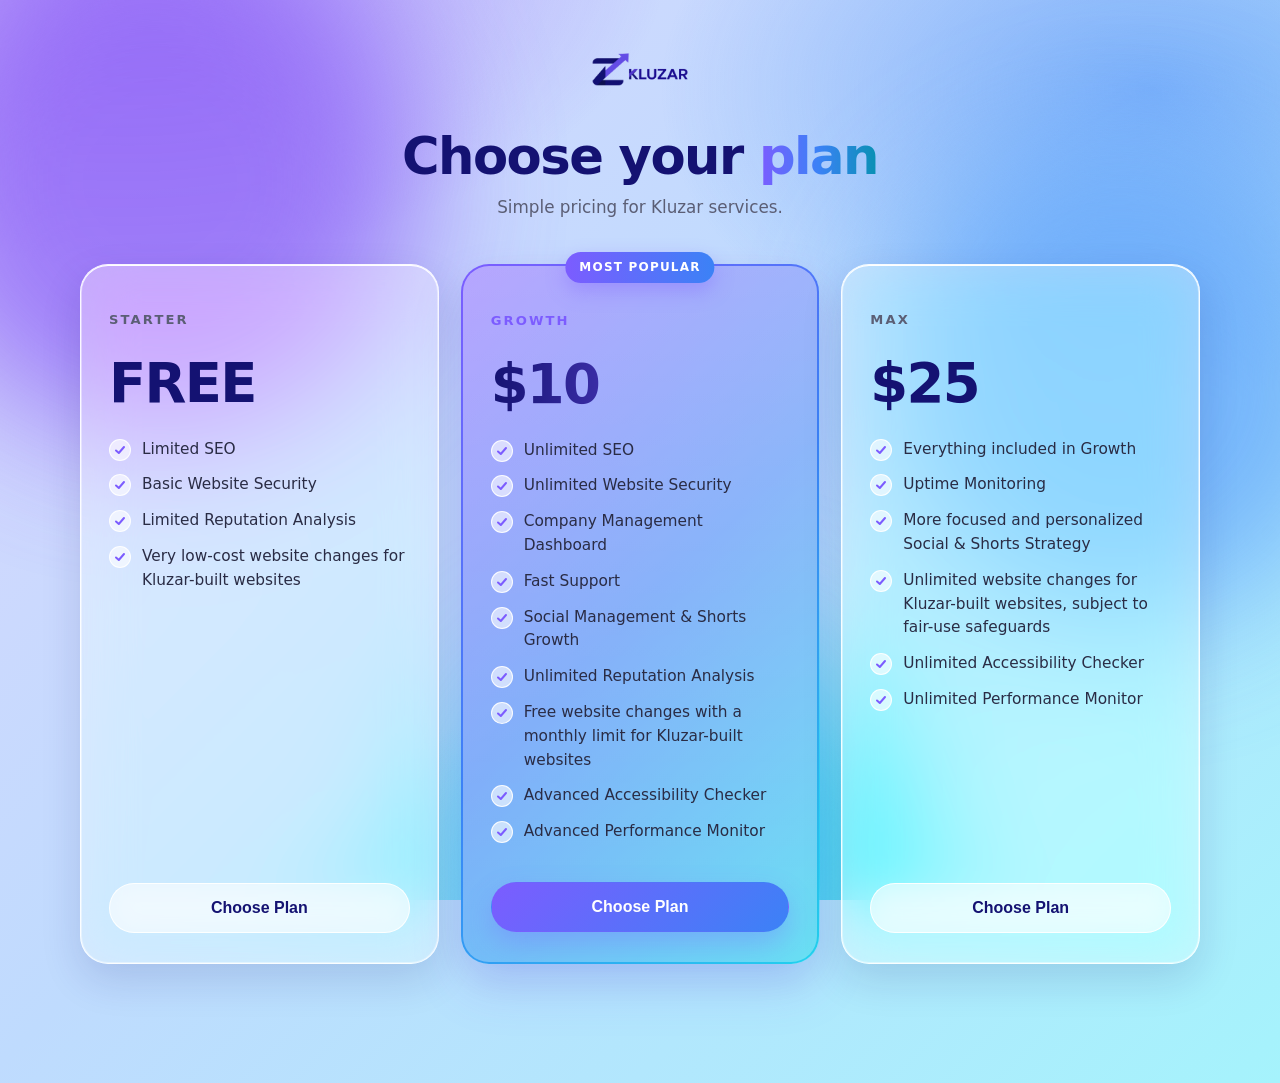
==== commit 5b7454e1: "Payments pricing: real transparent glass vibe, richer colour background showing through cards" ====
--- a/index.html
+++ b/index.html
@@ -1 +1 @@
-<!DOCTYPE html><!--WUye29MExwWCoHbPLsgO7--><html lang="en"><head><meta charSet="utf-8"/><meta name="viewport" content="width=device-width, initial-scale=1"/><link rel="stylesheet" href="/_next/static/css/55a05df5cced25c2.css" data-precedence="next"/><link rel="preload" as="script" fetchPriority="low" href="/_next/static/chunks/webpack-4a462cecab786e93.js"/><script src="/_next/static/chunks/4bd1b696-c023c6e3521b1417.js" async=""></script><script src="/_next/static/chunks/255-2005b055456c798b.js" async=""></script><script src="/_next/static/chunks/main-app-b18635ba9072af18.js" async=""></script><script src="/_next/static/chunks/app/page-5cdb820747dead5b.js" async=""></script><title>Kluzar Payments — Pricing</title><meta name="description" content="Kluzar pricing plans: Starter, Growth and Max."/><link rel="icon" href="/favicon.svg"/><script src="/_next/static/chunks/polyfills-42372ed130431b0a.js" noModule=""></script></head><body><div hidden=""><!--$--><!--/$--></div><div class="aurora" aria-hidden="true"><span></span><span></span><span></span></div><main class="wrap"><div class="brand"><img src="[data-uri]" alt="Kluzar"/></div><h1>Choose your <span class="accent">plan</span></h1><p class="sub">Simple pricing for Kluzar services.</p><section class="grid" aria-label="Pricing plans"><article class="card"><h2 class="plan-name">STARTER</h2><p class="price">FREE</p><ul class="features"><li><span class="tick" aria-hidden="true"><svg width="12" height="12" viewBox="0 0 12 12" fill="none" aria-hidden="true"><path d="M2 6.5 4.8 9 10 3" stroke="currentColor" stroke-width="2" stroke-linecap="round" stroke-linejoin="round"></path></svg></span><span>Limited SEO</span></li><li><span class="tick" aria-hidden="true"><svg width="12" height="12" viewBox="0 0 12 12" fill="none" aria-hidden="true"><path d="M2 6.5 4.8 9 10 3" stroke="currentColor" stroke-width="2" stroke-linecap="round" stroke-linejoin="round"></path></svg></span><span>Basic Website Security</span></li><li><span class="tick" aria-hidden="true"><svg width="12" height="12" viewBox="0 0 12 12" fill="none" aria-hidden="true"><path d="M2 6.5 4.8 9 10 3" stroke="currentColor" stroke-width="2" stroke-linecap="round" stroke-linejoin="round"></path></svg></span><span>Limited Reputation Analysis</span></li><li><span class="tick" aria-hidden="true"><svg width="12" height="12" viewBox="0 0 12 12" fill="none" aria-hidden="true"><path d="M2 6.5 4.8 9 10 3" stroke="currentColor" stroke-width="2" stroke-linecap="round" stroke-linejoin="round"></path></svg></span><span>Very low-cost website changes for Kluzar-built websites</span></li></ul><button type="button" class="choose" aria-pressed="false">Choose Plan</button></article><article class="card card--growth"><span class="pill">MOST POPULAR</span><h2 class="plan-name">GROWTH</h2><p class="price">$10</p><ul class="features"><li><span class="tick" aria-hidden="true"><svg width="12" height="12" viewBox="0 0 12 12" fill="none" aria-hidden="true"><path d="M2 6.5 4.8 9 10 3" stroke="currentColor" stroke-width="2" stroke-linecap="round" stroke-linejoin="round"></path></svg></span><span>Unlimited SEO</span></li><li><span class="tick" aria-hidden="true"><svg width="12" height="12" viewBox="0 0 12 12" fill="none" aria-hidden="true"><path d="M2 6.5 4.8 9 10 3" stroke="currentColor" stroke-width="2" stroke-linecap="round" stroke-linejoin="round"></path></svg></span><span>Unlimited Website Security</span></li><li><span class="tick" aria-hidden="true"><svg width="12" height="12" viewBox="0 0 12 12" fill="none" aria-hidden="true"><path d="M2 6.5 4.8 9 10 3" stroke="currentColor" stroke-width="2" stroke-linecap="round" stroke-linejoin="round"></path></svg></span><span>Company Management Dashboard</span></li><li><span class="tick" aria-hidden="true"><svg width="12" height="12" viewBox="0 0 12 12" fill="none" aria-hidden="true"><path d="M2 6.5 4.8 9 10 3" stroke="currentColor" stroke-width="2" stroke-linecap="round" stroke-linejoin="round"></path></svg></span><span>Fast Support</span></li><li><span class="tick" aria-hidden="true"><svg width="12" height="12" viewBox="0 0 12 12" fill="none" aria-hidden="true"><path d="M2 6.5 4.8 9 10 3" stroke="currentColor" stroke-width="2" stroke-linecap="round" stroke-linejoin="round"></path></svg></span><span>Social Management &amp; Shorts Growth</span></li><li><span class="tick" aria-hidden="true"><svg width="12" height="12" viewBox="0 0 12 12" fill="none" aria-hidden="true"><path d="M2 6.5 4.8 9 10 3" stroke="currentColor" stroke-width="2" stroke-linecap="round" stroke-linejoin="round"></path></svg></span><span>Unlimited Reputation Analysis</span></li><li><span class="tick" aria-hidden="true"><svg width="12" height="12" viewBox="0 0 12 12" fill="none" aria-hidden="true"><path d="M2 6.5 4.8 9 10 3" stroke="currentColor" stroke-width="2" stroke-linecap="round" stroke-linejoin="round"></path></svg></span><span>Free website changes with a monthly limit for Kluzar-built websites</span></li><li><span class="tick" aria-hidden="true"><svg width="12" height="12" viewBox="0 0 12 12" fill="none" aria-hidden="true"><path d="M2 6.5 4.8 9 10 3" stroke="currentColor" stroke-width="2" stroke-linecap="round" stroke-linejoin="round"></path></svg></span><span>Advanced Accessibility Checker</span></li><li><span class="tick" aria-hidden="true"><svg width="12" height="12" viewBox="0 0 12 12" fill="none" aria-hidden="true"><path d="M2 6.5 4.8 9 10 3" stroke="currentColor" stroke-width="2" stroke-linecap="round" stroke-linejoin="round"></path></svg></span><span>Advanced Performance Monitor</span></li></ul><button type="button" class="choose" aria-pressed="false">Choose Plan</button></article><article class="card"><h2 class="plan-name">MAX</h2><p class="price">$25</p><ul class="features"><li><span class="tick" aria-hidden="true"><svg width="12" height="12" viewBox="0 0 12 12" fill="none" aria-hidden="true"><path d="M2 6.5 4.8 9 10 3" stroke="currentColor" stroke-width="2" stroke-linecap="round" stroke-linejoin="round"></path></svg></span><span>Everything included in Growth</span></li><li><span class="tick" aria-hidden="true"><svg width="12" height="12" viewBox="0 0 12 12" fill="none" aria-hidden="true"><path d="M2 6.5 4.8 9 10 3" stroke="currentColor" stroke-width="2" stroke-linecap="round" stroke-linejoin="round"></path></svg></span><span>Uptime Monitoring</span></li><li><span class="tick" aria-hidden="true"><svg width="12" height="12" viewBox="0 0 12 12" fill="none" aria-hidden="true"><path d="M2 6.5 4.8 9 10 3" stroke="currentColor" stroke-width="2" stroke-linecap="round" stroke-linejoin="round"></path></svg></span><span>More focused and personalized Social &amp; Shorts Strategy</span></li><li><span class="tick" aria-hidden="true"><svg width="12" height="12" viewBox="0 0 12 12" fill="none" aria-hidden="true"><path d="M2 6.5 4.8 9 10 3" stroke="currentColor" stroke-width="2" stroke-linecap="round" stroke-linejoin="round"></path></svg></span><span>Unlimited website changes for Kluzar-built websites, subject to fair-use safeguards</span></li><li><span class="tick" aria-hidden="true"><svg width="12" height="12" viewBox="0 0 12 12" fill="none" aria-hidden="true"><path d="M2 6.5 4.8 9 10 3" stroke="currentColor" stroke-width="2" stroke-linecap="round" stroke-linejoin="round"></path></svg></span><span>Unlimited Accessibility Checker</span></li><li><span class="tick" aria-hidden="true"><svg width="12" height="12" viewBox="0 0 12 12" fill="none" aria-hidden="true"><path d="M2 6.5 4.8 9 10 3" stroke="currentColor" stroke-width="2" stroke-linecap="round" stroke-linejoin="round"></path></svg></span><span>Unlimited Performance Monitor</span></li></ul><button type="button" class="choose" aria-pressed="false">Choose Plan</button></article></section><p class="status" role="status"></p></main><!--$--><!--/$--><script src="/_next/static/chunks/webpack-4a462cecab786e93.js" id="_R_" async=""></script><script>(self.__next_f=self.__next_f||[]).push([0])</script><script>self.__next_f.push([1,"1:\"$Sreact.fragment\"\n2:I[9766,[],\"\"]\n3:I[8924,[],\"\"]\n4:I[1959,[],\"ClientPageRoot\"]\n5:I[5935,[\"974\",\"static/chunks/app/page-5cdb820747dead5b.js\"],\"default\"]\n8:I[4431,[],\"OutletBoundary\"]\na:I[5278,[],\"AsyncMetadataOutlet\"]\nc:I[4431,[],\"ViewportBoundary\"]\ne:I[4431,[],\"MetadataBoundary\"]\nf:\"$Sreact.suspense\"\n11:I[7150,[],\"\"]\n:HL[\"/_next/static/css/55a05df5cced25c2.css\",\"style\"]\n"])</script><script>self.__next_f.push([1,"0:{\"P\":null,\"b\":\"WUye29MExwWCoHbPLsgO7\",\"p\":\"\",\"c\":[\"\",\"\"],\"i\":false,\"f\":[[[\"\",{\"children\":[\"__PAGE__\",{}]},\"$undefined\",\"$undefined\",true],[\"\",[\"$\",\"$1\",\"c\",{\"children\":[[[\"$\",\"link\",\"0\",{\"rel\":\"stylesheet\",\"href\":\"/_next/static/css/55a05df5cced25c2.css\",\"precedence\":\"next\",\"crossOrigin\":\"$undefined\",\"nonce\":\"$undefined\"}]],[\"$\",\"html\",null,{\"lang\":\"en\",\"children\":[\"$\",\"body\",null,{\"children\":[\"$\",\"$L2\",null,{\"parallelRouterKey\":\"children\",\"error\":\"$undefined\",\"errorStyles\":\"$undefined\",\"errorScripts\":\"$undefined\",\"template\":[\"$\",\"$L3\",null,{}],\"templateStyles\":\"$undefined\",\"templateScripts\":\"$undefined\",\"notFound\":[[\"$\",\"main\",null,{\"className\":\"notfound\",\"children\":[[\"$\",\"h1\",null,{\"children\":\"Page not found\"}],[\"$\",\"p\",null,{\"children\":\"This page does not exist on Kluzar Payments.\"}],[\"$\",\"p\",null,{\"children\":[\"$\",\"a\",null,{\"href\":\"/\",\"children\":\"Back to pricing\"}]}]]}],[]],\"forbidden\":\"$undefined\",\"unauthorized\":\"$undefined\"}]}]}]]}],{\"children\":[\"__PAGE__\",[\"$\",\"$1\",\"c\",{\"children\":[[\"$\",\"$L4\",null,{\"Component\":\"$5\",\"searchParams\":{},\"params\":{},\"promises\":[\"$@6\",\"$@7\"]}],null,[\"$\",\"$L8\",null,{\"children\":[\"$L9\",[\"$\",\"$La\",null,{\"promise\":\"$@b\"}]]}]]}],{},null,false]},null,false],[\"$\",\"$1\",\"h\",{\"children\":[null,[[\"$\",\"$Lc\",null,{\"children\":\"$Ld\"}],null],[\"$\",\"$Le\",null,{\"children\":[\"$\",\"div\",null,{\"hidden\":true,\"children\":[\"$\",\"$f\",null,{\"fallback\":null,\"children\":\"$L10\"}]}]}]]}],false]],\"m\":\"$undefined\",\"G\":[\"$11\",[]],\"s\":false,\"S\":true}\n"])</script><script>self.__next_f.push([1,"6:{}\n7:\"$0:f:0:1:2:children:1:props:children:0:props:params\"\n"])</script><script>self.__next_f.push([1,"d:[[\"$\",\"meta\",\"0\",{\"charSet\":\"utf-8\"}],[\"$\",\"meta\",\"1\",{\"name\":\"viewport\",\"content\":\"width=device-width, initial-scale=1\"}]]\n9:null\n"])</script><script>self.__next_f.push([1,"12:I[622,[],\"IconMark\"]\nb:{\"metadata\":[[\"$\",\"title\",\"0\",{\"children\":\"Kluzar Payments — Pricing\"}],[\"$\",\"meta\",\"1\",{\"name\":\"description\",\"content\":\"Kluzar pricing plans: Starter, Growth and Max.\"}],[\"$\",\"link\",\"2\",{\"rel\":\"icon\",\"href\":\"/favicon.svg\"}],[\"$\",\"$L12\",\"3\",{}]],\"error\":null,\"digest\":\"$undefined\"}\n"])</script><script>self.__next_f.push([1,"10:\"$b:metadata\"\n"])</script></body></html>+<!DOCTYPE html><!--yr3PLN4w08KCeAcnZ9j6v--><html lang="en"><head><meta charSet="utf-8"/><meta name="viewport" content="width=device-width, initial-scale=1"/><link rel="stylesheet" href="/_next/static/css/d5a792906a24e311.css" data-precedence="next"/><link rel="preload" as="script" fetchPriority="low" href="/_next/static/chunks/webpack-4a462cecab786e93.js"/><script src="/_next/static/chunks/4bd1b696-c023c6e3521b1417.js" async=""></script><script src="/_next/static/chunks/255-2005b055456c798b.js" async=""></script><script src="/_next/static/chunks/main-app-b18635ba9072af18.js" async=""></script><script src="/_next/static/chunks/app/page-5cdb820747dead5b.js" async=""></script><title>Kluzar Payments — Pricing</title><meta name="description" content="Kluzar pricing plans: Starter, Growth and Max."/><link rel="icon" href="/favicon.svg"/><script src="/_next/static/chunks/polyfills-42372ed130431b0a.js" noModule=""></script></head><body><div hidden=""><!--$--><!--/$--></div><div class="aurora" aria-hidden="true"><span></span><span></span><span></span></div><main class="wrap"><div class="brand"><img src="[data-uri]" alt="Kluzar"/></div><h1>Choose your <span class="accent">plan</span></h1><p class="sub">Simple pricing for Kluzar services.</p><section class="grid" aria-label="Pricing plans"><article class="card"><h2 class="plan-name">STARTER</h2><p class="price">FREE</p><ul class="features"><li><span class="tick" aria-hidden="true"><svg width="12" height="12" viewBox="0 0 12 12" fill="none" aria-hidden="true"><path d="M2 6.5 4.8 9 10 3" stroke="currentColor" stroke-width="2" stroke-linecap="round" stroke-linejoin="round"></path></svg></span><span>Limited SEO</span></li><li><span class="tick" aria-hidden="true"><svg width="12" height="12" viewBox="0 0 12 12" fill="none" aria-hidden="true"><path d="M2 6.5 4.8 9 10 3" stroke="currentColor" stroke-width="2" stroke-linecap="round" stroke-linejoin="round"></path></svg></span><span>Basic Website Security</span></li><li><span class="tick" aria-hidden="true"><svg width="12" height="12" viewBox="0 0 12 12" fill="none" aria-hidden="true"><path d="M2 6.5 4.8 9 10 3" stroke="currentColor" stroke-width="2" stroke-linecap="round" stroke-linejoin="round"></path></svg></span><span>Limited Reputation Analysis</span></li><li><span class="tick" aria-hidden="true"><svg width="12" height="12" viewBox="0 0 12 12" fill="none" aria-hidden="true"><path d="M2 6.5 4.8 9 10 3" stroke="currentColor" stroke-width="2" stroke-linecap="round" stroke-linejoin="round"></path></svg></span><span>Very low-cost website changes for Kluzar-built websites</span></li></ul><button type="button" class="choose" aria-pressed="false">Choose Plan</button></article><article class="card card--growth"><span class="pill">MOST POPULAR</span><h2 class="plan-name">GROWTH</h2><p class="price">$10</p><ul class="features"><li><span class="tick" aria-hidden="true"><svg width="12" height="12" viewBox="0 0 12 12" fill="none" aria-hidden="true"><path d="M2 6.5 4.8 9 10 3" stroke="currentColor" stroke-width="2" stroke-linecap="round" stroke-linejoin="round"></path></svg></span><span>Unlimited SEO</span></li><li><span class="tick" aria-hidden="true"><svg width="12" height="12" viewBox="0 0 12 12" fill="none" aria-hidden="true"><path d="M2 6.5 4.8 9 10 3" stroke="currentColor" stroke-width="2" stroke-linecap="round" stroke-linejoin="round"></path></svg></span><span>Unlimited Website Security</span></li><li><span class="tick" aria-hidden="true"><svg width="12" height="12" viewBox="0 0 12 12" fill="none" aria-hidden="true"><path d="M2 6.5 4.8 9 10 3" stroke="currentColor" stroke-width="2" stroke-linecap="round" stroke-linejoin="round"></path></svg></span><span>Company Management Dashboard</span></li><li><span class="tick" aria-hidden="true"><svg width="12" height="12" viewBox="0 0 12 12" fill="none" aria-hidden="true"><path d="M2 6.5 4.8 9 10 3" stroke="currentColor" stroke-width="2" stroke-linecap="round" stroke-linejoin="round"></path></svg></span><span>Fast Support</span></li><li><span class="tick" aria-hidden="true"><svg width="12" height="12" viewBox="0 0 12 12" fill="none" aria-hidden="true"><path d="M2 6.5 4.8 9 10 3" stroke="currentColor" stroke-width="2" stroke-linecap="round" stroke-linejoin="round"></path></svg></span><span>Social Management &amp; Shorts Growth</span></li><li><span class="tick" aria-hidden="true"><svg width="12" height="12" viewBox="0 0 12 12" fill="none" aria-hidden="true"><path d="M2 6.5 4.8 9 10 3" stroke="currentColor" stroke-width="2" stroke-linecap="round" stroke-linejoin="round"></path></svg></span><span>Unlimited Reputation Analysis</span></li><li><span class="tick" aria-hidden="true"><svg width="12" height="12" viewBox="0 0 12 12" fill="none" aria-hidden="true"><path d="M2 6.5 4.8 9 10 3" stroke="currentColor" stroke-width="2" stroke-linecap="round" stroke-linejoin="round"></path></svg></span><span>Free website changes with a monthly limit for Kluzar-built websites</span></li><li><span class="tick" aria-hidden="true"><svg width="12" height="12" viewBox="0 0 12 12" fill="none" aria-hidden="true"><path d="M2 6.5 4.8 9 10 3" stroke="currentColor" stroke-width="2" stroke-linecap="round" stroke-linejoin="round"></path></svg></span><span>Advanced Accessibility Checker</span></li><li><span class="tick" aria-hidden="true"><svg width="12" height="12" viewBox="0 0 12 12" fill="none" aria-hidden="true"><path d="M2 6.5 4.8 9 10 3" stroke="currentColor" stroke-width="2" stroke-linecap="round" stroke-linejoin="round"></path></svg></span><span>Advanced Performance Monitor</span></li></ul><button type="button" class="choose" aria-pressed="false">Choose Plan</button></article><article class="card"><h2 class="plan-name">MAX</h2><p class="price">$25</p><ul class="features"><li><span class="tick" aria-hidden="true"><svg width="12" height="12" viewBox="0 0 12 12" fill="none" aria-hidden="true"><path d="M2 6.5 4.8 9 10 3" stroke="currentColor" stroke-width="2" stroke-linecap="round" stroke-linejoin="round"></path></svg></span><span>Everything included in Growth</span></li><li><span class="tick" aria-hidden="true"><svg width="12" height="12" viewBox="0 0 12 12" fill="none" aria-hidden="true"><path d="M2 6.5 4.8 9 10 3" stroke="currentColor" stroke-width="2" stroke-linecap="round" stroke-linejoin="round"></path></svg></span><span>Uptime Monitoring</span></li><li><span class="tick" aria-hidden="true"><svg width="12" height="12" viewBox="0 0 12 12" fill="none" aria-hidden="true"><path d="M2 6.5 4.8 9 10 3" stroke="currentColor" stroke-width="2" stroke-linecap="round" stroke-linejoin="round"></path></svg></span><span>More focused and personalized Social &amp; Shorts Strategy</span></li><li><span class="tick" aria-hidden="true"><svg width="12" height="12" viewBox="0 0 12 12" fill="none" aria-hidden="true"><path d="M2 6.5 4.8 9 10 3" stroke="currentColor" stroke-width="2" stroke-linecap="round" stroke-linejoin="round"></path></svg></span><span>Unlimited website changes for Kluzar-built websites, subject to fair-use safeguards</span></li><li><span class="tick" aria-hidden="true"><svg width="12" height="12" viewBox="0 0 12 12" fill="none" aria-hidden="true"><path d="M2 6.5 4.8 9 10 3" stroke="currentColor" stroke-width="2" stroke-linecap="round" stroke-linejoin="round"></path></svg></span><span>Unlimited Accessibility Checker</span></li><li><span class="tick" aria-hidden="true"><svg width="12" height="12" viewBox="0 0 12 12" fill="none" aria-hidden="true"><path d="M2 6.5 4.8 9 10 3" stroke="currentColor" stroke-width="2" stroke-linecap="round" stroke-linejoin="round"></path></svg></span><span>Unlimited Performance Monitor</span></li></ul><button type="button" class="choose" aria-pressed="false">Choose Plan</button></article></section><p class="status" role="status"></p></main><!--$--><!--/$--><script src="/_next/static/chunks/webpack-4a462cecab786e93.js" id="_R_" async=""></script><script>(self.__next_f=self.__next_f||[]).push([0])</script><script>self.__next_f.push([1,"1:\"$Sreact.fragment\"\n2:I[9766,[],\"\"]\n3:I[8924,[],\"\"]\n4:I[1959,[],\"ClientPageRoot\"]\n5:I[5935,[\"974\",\"static/chunks/app/page-5cdb820747dead5b.js\"],\"default\"]\n8:I[4431,[],\"OutletBoundary\"]\na:I[5278,[],\"AsyncMetadataOutlet\"]\nc:I[4431,[],\"ViewportBoundary\"]\ne:I[4431,[],\"MetadataBoundary\"]\nf:\"$Sreact.suspense\"\n11:I[7150,[],\"\"]\n:HL[\"/_next/static/css/d5a792906a24e311.css\",\"style\"]\n"])</script><script>self.__next_f.push([1,"0:{\"P\":null,\"b\":\"yr3PLN4w08KCeAcnZ9j6v\",\"p\":\"\",\"c\":[\"\",\"\"],\"i\":false,\"f\":[[[\"\",{\"children\":[\"__PAGE__\",{}]},\"$undefined\",\"$undefined\",true],[\"\",[\"$\",\"$1\",\"c\",{\"children\":[[[\"$\",\"link\",\"0\",{\"rel\":\"stylesheet\",\"href\":\"/_next/static/css/d5a792906a24e311.css\",\"precedence\":\"next\",\"crossOrigin\":\"$undefined\",\"nonce\":\"$undefined\"}]],[\"$\",\"html\",null,{\"lang\":\"en\",\"children\":[\"$\",\"body\",null,{\"children\":[\"$\",\"$L2\",null,{\"parallelRouterKey\":\"children\",\"error\":\"$undefined\",\"errorStyles\":\"$undefined\",\"errorScripts\":\"$undefined\",\"template\":[\"$\",\"$L3\",null,{}],\"templateStyles\":\"$undefined\",\"templateScripts\":\"$undefined\",\"notFound\":[[\"$\",\"main\",null,{\"className\":\"notfound\",\"children\":[[\"$\",\"h1\",null,{\"children\":\"Page not found\"}],[\"$\",\"p\",null,{\"children\":\"This page does not exist on Kluzar Payments.\"}],[\"$\",\"p\",null,{\"children\":[\"$\",\"a\",null,{\"href\":\"/\",\"children\":\"Back to pricing\"}]}]]}],[]],\"forbidden\":\"$undefined\",\"unauthorized\":\"$undefined\"}]}]}]]}],{\"children\":[\"__PAGE__\",[\"$\",\"$1\",\"c\",{\"children\":[[\"$\",\"$L4\",null,{\"Component\":\"$5\",\"searchParams\":{},\"params\":{},\"promises\":[\"$@6\",\"$@7\"]}],null,[\"$\",\"$L8\",null,{\"children\":[\"$L9\",[\"$\",\"$La\",null,{\"promise\":\"$@b\"}]]}]]}],{},null,false]},null,false],[\"$\",\"$1\",\"h\",{\"children\":[null,[[\"$\",\"$Lc\",null,{\"children\":\"$Ld\"}],null],[\"$\",\"$Le\",null,{\"children\":[\"$\",\"div\",null,{\"hidden\":true,\"children\":[\"$\",\"$f\",null,{\"fallback\":null,\"children\":\"$L10\"}]}]}]]}],false]],\"m\":\"$undefined\",\"G\":[\"$11\",[]],\"s\":false,\"S\":true}\n"])</script><script>self.__next_f.push([1,"6:{}\n7:\"$0:f:0:1:2:children:1:props:children:0:props:params\"\n"])</script><script>self.__next_f.push([1,"d:[[\"$\",\"meta\",\"0\",{\"charSet\":\"utf-8\"}],[\"$\",\"meta\",\"1\",{\"name\":\"viewport\",\"content\":\"width=device-width, initial-scale=1\"}]]\n9:null\n"])</script><script>self.__next_f.push([1,"12:I[622,[],\"IconMark\"]\nb:{\"metadata\":[[\"$\",\"title\",\"0\",{\"children\":\"Kluzar Payments — Pricing\"}],[\"$\",\"meta\",\"1\",{\"name\":\"description\",\"content\":\"Kluzar pricing plans: Starter, Growth and Max.\"}],[\"$\",\"link\",\"2\",{\"rel\":\"icon\",\"href\":\"/favicon.svg\"}],[\"$\",\"$L12\",\"3\",{}]],\"error\":null,\"digest\":\"$undefined\"}\n"])</script><script>self.__next_f.push([1,"10:\"$b:metadata\"\n"])</script></body></html>
--- a/_next/static/css/d5a792906a24e311.css
+++ b/_next/static/css/d5a792906a24e311.css
@@ -0,0 +1 @@
+*{box-sizing:border-box}body{margin:0;min-height:100vh;font-family:system-ui,-apple-system,Segoe UI,Roboto,Arial,sans-serif;color:#1d1e33;background-color:#ddd6fe;background-image:linear-gradient(135deg,#ddd6fe,#bfdbfe 45%,#a5f3fc);line-height:1.55;overflow-x:hidden}.aurora{position:fixed;inset:0;z-index:-1;overflow:hidden;background:radial-gradient(900px 520px at 10% -5%,rgba(139,92,246,.55),transparent 60%),radial-gradient(820px 520px at 90% 10%,rgba(59,130,246,.5),transparent 60%),radial-gradient(720px 520px at 50% 112%,rgba(34,211,238,.5),transparent 60%)}.aurora span{position:absolute;border-radius:50%;filter:blur(70px);opacity:.75;animation:drift 22s ease-in-out infinite alternate}.aurora span:first-child{width:520px;height:520px;left:-100px;top:-80px;background:#8b5cf6}.aurora span:nth-child(2){width:480px;height:480px;right:-80px;top:16%;background:#60a5fa;animation-delay:-8s}.aurora span:nth-child(3){width:440px;height:440px;left:36%;bottom:-160px;background:#22d3ee;animation-delay:-14s}@keyframes drift{0%{transform:translate(0) scale(1)}to{transform:translate(36px,24px) scale(1.08)}}.wrap{max-width:1160px;margin:0 auto;padding:40px 20px 56px;position:relative}.brand{text-align:center}.brand img{height:54px;width:auto;max-width:100%}h1{text-align:center;font-size:clamp(2.1rem,5vw,3.2rem);line-height:1.1;letter-spacing:-.03em;color:#141272;margin:26px 0 10px}h1 .accent{background:linear-gradient(90deg,#7c5cff,#3b82f6,#0891b2);-webkit-background-clip:text;background-clip:text;color:transparent}.sub{text-align:center;color:#5b5e75;max-width:540px;margin:0 auto;font-size:1.05rem}.grid{display:grid;grid-template-columns:repeat(3,1fr);grid-gap:22px;gap:22px;align-items:stretch;margin-top:44px}.card{position:relative;display:flex;flex-direction:column;padding:34px 28px 30px;border-radius:28px;background:rgba(255,255,255,.38);-webkit-backdrop-filter:blur(26px) saturate(180%);backdrop-filter:blur(26px) saturate(180%);border:1px solid rgba(255,255,255,.9);box-shadow:0 16px 40px rgba(20,18,114,.14),inset 0 1px 0 rgba(255,255,255,1),inset 0 0 0 1px rgba(255,255,255,.4);transition:transform .25s ease,border-color .25s ease,box-shadow .25s ease;animation:rise .6s ease both}.card:nth-child(2){animation-delay:.08s}.card:nth-child(3){animation-delay:.16s}@keyframes rise{0%{opacity:0;transform:translateY(16px)}to{opacity:1;transform:translateY(0)}}.card:hover{transform:translateY(-6px);border-color:#c4b5fd;box-shadow:0 24px 50px rgba(20,18,114,.12),inset 0 1px 0 rgba(255,255,255,.9)}.card--growth{transform:scale(1.05);border:2px solid transparent;background:linear-gradient(rgba(255,255,255,.45),rgba(255,255,255,.32)) padding-box,linear-gradient(135deg,#7c5cff,#3b82f6,#22d3ee) border-box;box-shadow:0 24px 50px rgba(124,92,255,.18),0 16px 40px rgba(20,18,114,.08)}.card--growth:hover{transform:scale(1.06) translateY(-6px)}.pill{position:absolute;top:-14px;left:50%;transform:translateX(-50%);white-space:nowrap;padding:6px 14px;border-radius:999px;background:linear-gradient(90deg,#7c5cff,#3b82f6);color:#fff;font-size:.75rem;font-weight:800;letter-spacing:.1em;box-shadow:0 8px 20px rgba(124,92,255,.35)}.plan-name{font-size:.82rem;font-weight:800;letter-spacing:.16em;color:#5b5e75}.card--growth .plan-name{color:#7c5cff}.price{font-size:3.4rem;font-weight:800;line-height:1;margin:16px 0 2px;letter-spacing:-.03em;color:#141272}.card--growth .price{background:linear-gradient(90deg,#141272,#7c5cff);-webkit-background-clip:text;background-clip:text;color:transparent}.features{list-style:none;padding:0;margin:24px 0 26px;flex:1 1}.features li{display:flex;gap:11px;align-items:flex-start;margin-bottom:12px;color:#2a2c45;font-size:.96rem}.features .tick{flex:0 0 auto;width:22px;height:22px;margin-top:1px;border-radius:50%;background:rgba(255,255,255,.6);border:1px solid rgba(255,255,255,.9);display:flex;align-items:center;justify-content:center;color:#7c5cff}.choose{width:100%;min-height:50px;border-radius:999px;border:1px solid rgba(255,255,255,.9);background:rgba(255,255,255,.5);-webkit-backdrop-filter:blur(14px);backdrop-filter:blur(14px);color:#141272;font-size:1rem;font-weight:700;cursor:pointer;transition:background .2s ease,border-color .2s ease,transform .2s ease,box-shadow .2s ease}.choose:hover{background:#f5f3ff;border-color:#c4b5fd;transform:translateY(-1px)}.card--growth .choose{background:linear-gradient(135deg,#7c5cff,#3b82f6);border-color:transparent;color:#ffffff;box-shadow:0 12px 28px rgba(124,92,255,.3)}.card--growth .choose:hover{background:linear-gradient(135deg,#8b6cff,#4d8df7)}.choose:focus-visible{outline:2px solid #0891b2;outline-offset:3px}.choose[aria-pressed=true]{border-color:#0891b2;box-shadow:0 0 0 1px #0891b2}.status{text-align:center;color:#5b5e75;min-height:24px;margin-top:24px;font-size:.96rem}.notfound{min-height:100vh;display:flex;flex-direction:column;align-items:center;justify-content:center;text-align:center;padding:20px}.notfound p{color:#5b5e75}.notfound a{color:#0891b2;font-weight:700}@media (max-width:900px){.grid{grid-template-columns:1fr;max-width:540px;margin-left:auto;margin-right:auto}.card--growth,.card--growth:hover{transform:none}}@media (max-width:480px){.wrap{padding:30px 16px 44px}.card{padding:28px 22px 26px}.price{font-size:2.8rem}}@media (prefers-reduced-motion:reduce){*,:after,:before{animation:none!important;transition:none!important;transform:none!important}}
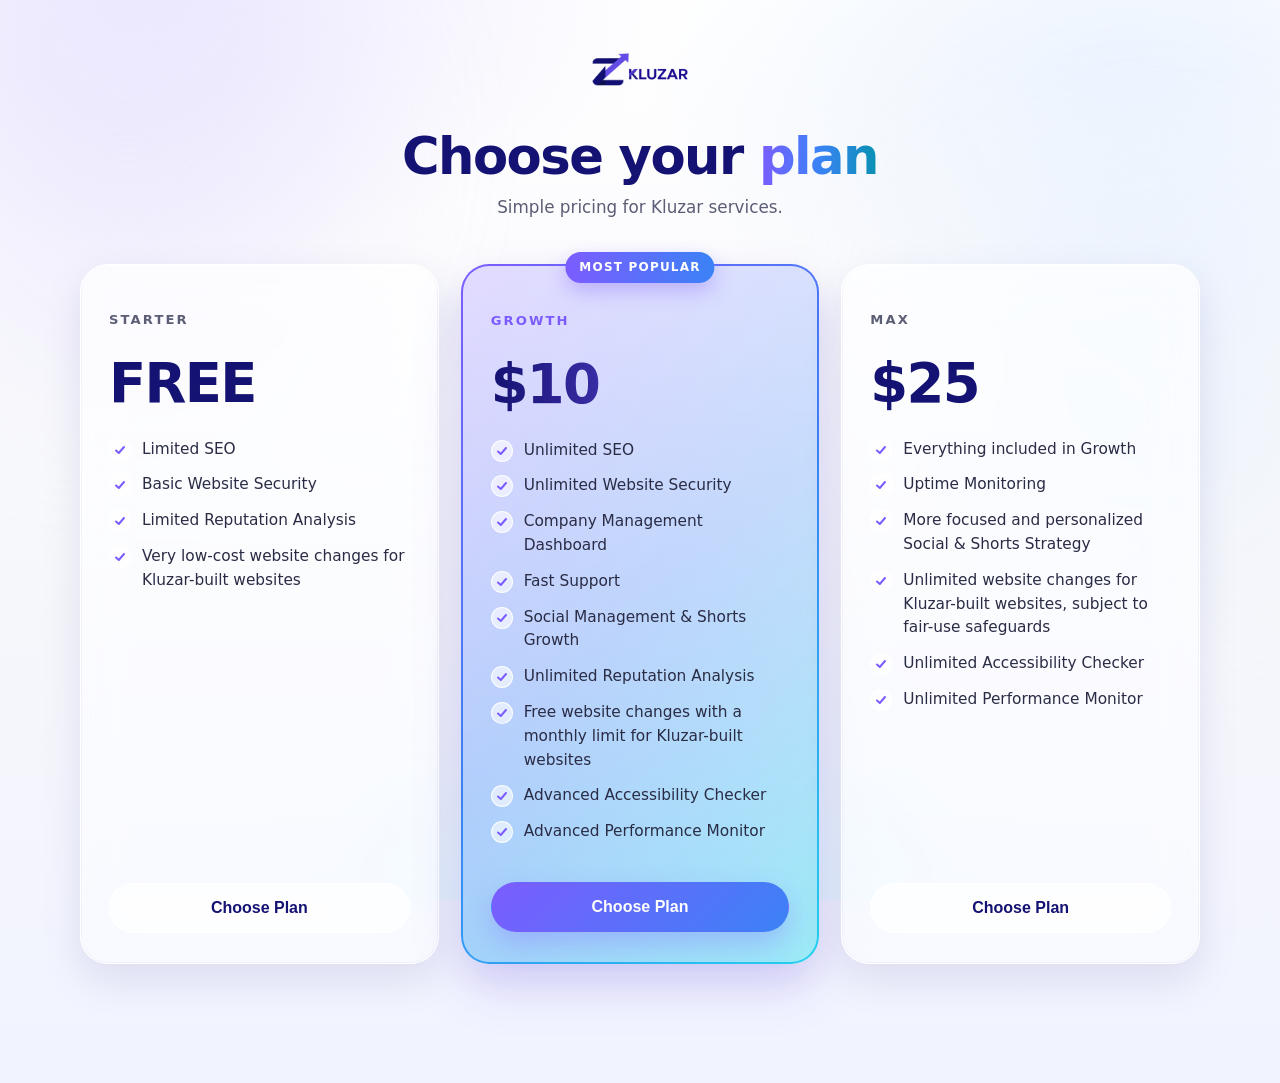
==== commit 1159bfa5: "Payments pricing: background back to simple white vibe, cards stay glassy transparent" ====
--- a/index.html
+++ b/index.html
@@ -1 +1 @@
-<!DOCTYPE html><!--yr3PLN4w08KCeAcnZ9j6v--><html lang="en"><head><meta charSet="utf-8"/><meta name="viewport" content="width=device-width, initial-scale=1"/><link rel="stylesheet" href="/_next/static/css/d5a792906a24e311.css" data-precedence="next"/><link rel="preload" as="script" fetchPriority="low" href="/_next/static/chunks/webpack-4a462cecab786e93.js"/><script src="/_next/static/chunks/4bd1b696-c023c6e3521b1417.js" async=""></script><script src="/_next/static/chunks/255-2005b055456c798b.js" async=""></script><script src="/_next/static/chunks/main-app-b18635ba9072af18.js" async=""></script><script src="/_next/static/chunks/app/page-5cdb820747dead5b.js" async=""></script><title>Kluzar Payments — Pricing</title><meta name="description" content="Kluzar pricing plans: Starter, Growth and Max."/><link rel="icon" href="/favicon.svg"/><script src="/_next/static/chunks/polyfills-42372ed130431b0a.js" noModule=""></script></head><body><div hidden=""><!--$--><!--/$--></div><div class="aurora" aria-hidden="true"><span></span><span></span><span></span></div><main class="wrap"><div class="brand"><img src="[data-uri]" alt="Kluzar"/></div><h1>Choose your <span class="accent">plan</span></h1><p class="sub">Simple pricing for Kluzar services.</p><section class="grid" aria-label="Pricing plans"><article class="card"><h2 class="plan-name">STARTER</h2><p class="price">FREE</p><ul class="features"><li><span class="tick" aria-hidden="true"><svg width="12" height="12" viewBox="0 0 12 12" fill="none" aria-hidden="true"><path d="M2 6.5 4.8 9 10 3" stroke="currentColor" stroke-width="2" stroke-linecap="round" stroke-linejoin="round"></path></svg></span><span>Limited SEO</span></li><li><span class="tick" aria-hidden="true"><svg width="12" height="12" viewBox="0 0 12 12" fill="none" aria-hidden="true"><path d="M2 6.5 4.8 9 10 3" stroke="currentColor" stroke-width="2" stroke-linecap="round" stroke-linejoin="round"></path></svg></span><span>Basic Website Security</span></li><li><span class="tick" aria-hidden="true"><svg width="12" height="12" viewBox="0 0 12 12" fill="none" aria-hidden="true"><path d="M2 6.5 4.8 9 10 3" stroke="currentColor" stroke-width="2" stroke-linecap="round" stroke-linejoin="round"></path></svg></span><span>Limited Reputation Analysis</span></li><li><span class="tick" aria-hidden="true"><svg width="12" height="12" viewBox="0 0 12 12" fill="none" aria-hidden="true"><path d="M2 6.5 4.8 9 10 3" stroke="currentColor" stroke-width="2" stroke-linecap="round" stroke-linejoin="round"></path></svg></span><span>Very low-cost website changes for Kluzar-built websites</span></li></ul><button type="button" class="choose" aria-pressed="false">Choose Plan</button></article><article class="card card--growth"><span class="pill">MOST POPULAR</span><h2 class="plan-name">GROWTH</h2><p class="price">$10</p><ul class="features"><li><span class="tick" aria-hidden="true"><svg width="12" height="12" viewBox="0 0 12 12" fill="none" aria-hidden="true"><path d="M2 6.5 4.8 9 10 3" stroke="currentColor" stroke-width="2" stroke-linecap="round" stroke-linejoin="round"></path></svg></span><span>Unlimited SEO</span></li><li><span class="tick" aria-hidden="true"><svg width="12" height="12" viewBox="0 0 12 12" fill="none" aria-hidden="true"><path d="M2 6.5 4.8 9 10 3" stroke="currentColor" stroke-width="2" stroke-linecap="round" stroke-linejoin="round"></path></svg></span><span>Unlimited Website Security</span></li><li><span class="tick" aria-hidden="true"><svg width="12" height="12" viewBox="0 0 12 12" fill="none" aria-hidden="true"><path d="M2 6.5 4.8 9 10 3" stroke="currentColor" stroke-width="2" stroke-linecap="round" stroke-linejoin="round"></path></svg></span><span>Company Management Dashboard</span></li><li><span class="tick" aria-hidden="true"><svg width="12" height="12" viewBox="0 0 12 12" fill="none" aria-hidden="true"><path d="M2 6.5 4.8 9 10 3" stroke="currentColor" stroke-width="2" stroke-linecap="round" stroke-linejoin="round"></path></svg></span><span>Fast Support</span></li><li><span class="tick" aria-hidden="true"><svg width="12" height="12" viewBox="0 0 12 12" fill="none" aria-hidden="true"><path d="M2 6.5 4.8 9 10 3" stroke="currentColor" stroke-width="2" stroke-linecap="round" stroke-linejoin="round"></path></svg></span><span>Social Management &amp; Shorts Growth</span></li><li><span class="tick" aria-hidden="true"><svg width="12" height="12" viewBox="0 0 12 12" fill="none" aria-hidden="true"><path d="M2 6.5 4.8 9 10 3" stroke="currentColor" stroke-width="2" stroke-linecap="round" stroke-linejoin="round"></path></svg></span><span>Unlimited Reputation Analysis</span></li><li><span class="tick" aria-hidden="true"><svg width="12" height="12" viewBox="0 0 12 12" fill="none" aria-hidden="true"><path d="M2 6.5 4.8 9 10 3" stroke="currentColor" stroke-width="2" stroke-linecap="round" stroke-linejoin="round"></path></svg></span><span>Free website changes with a monthly limit for Kluzar-built websites</span></li><li><span class="tick" aria-hidden="true"><svg width="12" height="12" viewBox="0 0 12 12" fill="none" aria-hidden="true"><path d="M2 6.5 4.8 9 10 3" stroke="currentColor" stroke-width="2" stroke-linecap="round" stroke-linejoin="round"></path></svg></span><span>Advanced Accessibility Checker</span></li><li><span class="tick" aria-hidden="true"><svg width="12" height="12" viewBox="0 0 12 12" fill="none" aria-hidden="true"><path d="M2 6.5 4.8 9 10 3" stroke="currentColor" stroke-width="2" stroke-linecap="round" stroke-linejoin="round"></path></svg></span><span>Advanced Performance Monitor</span></li></ul><button type="button" class="choose" aria-pressed="false">Choose Plan</button></article><article class="card"><h2 class="plan-name">MAX</h2><p class="price">$25</p><ul class="features"><li><span class="tick" aria-hidden="true"><svg width="12" height="12" viewBox="0 0 12 12" fill="none" aria-hidden="true"><path d="M2 6.5 4.8 9 10 3" stroke="currentColor" stroke-width="2" stroke-linecap="round" stroke-linejoin="round"></path></svg></span><span>Everything included in Growth</span></li><li><span class="tick" aria-hidden="true"><svg width="12" height="12" viewBox="0 0 12 12" fill="none" aria-hidden="true"><path d="M2 6.5 4.8 9 10 3" stroke="currentColor" stroke-width="2" stroke-linecap="round" stroke-linejoin="round"></path></svg></span><span>Uptime Monitoring</span></li><li><span class="tick" aria-hidden="true"><svg width="12" height="12" viewBox="0 0 12 12" fill="none" aria-hidden="true"><path d="M2 6.5 4.8 9 10 3" stroke="currentColor" stroke-width="2" stroke-linecap="round" stroke-linejoin="round"></path></svg></span><span>More focused and personalized Social &amp; Shorts Strategy</span></li><li><span class="tick" aria-hidden="true"><svg width="12" height="12" viewBox="0 0 12 12" fill="none" aria-hidden="true"><path d="M2 6.5 4.8 9 10 3" stroke="currentColor" stroke-width="2" stroke-linecap="round" stroke-linejoin="round"></path></svg></span><span>Unlimited website changes for Kluzar-built websites, subject to fair-use safeguards</span></li><li><span class="tick" aria-hidden="true"><svg width="12" height="12" viewBox="0 0 12 12" fill="none" aria-hidden="true"><path d="M2 6.5 4.8 9 10 3" stroke="currentColor" stroke-width="2" stroke-linecap="round" stroke-linejoin="round"></path></svg></span><span>Unlimited Accessibility Checker</span></li><li><span class="tick" aria-hidden="true"><svg width="12" height="12" viewBox="0 0 12 12" fill="none" aria-hidden="true"><path d="M2 6.5 4.8 9 10 3" stroke="currentColor" stroke-width="2" stroke-linecap="round" stroke-linejoin="round"></path></svg></span><span>Unlimited Performance Monitor</span></li></ul><button type="button" class="choose" aria-pressed="false">Choose Plan</button></article></section><p class="status" role="status"></p></main><!--$--><!--/$--><script src="/_next/static/chunks/webpack-4a462cecab786e93.js" id="_R_" async=""></script><script>(self.__next_f=self.__next_f||[]).push([0])</script><script>self.__next_f.push([1,"1:\"$Sreact.fragment\"\n2:I[9766,[],\"\"]\n3:I[8924,[],\"\"]\n4:I[1959,[],\"ClientPageRoot\"]\n5:I[5935,[\"974\",\"static/chunks/app/page-5cdb820747dead5b.js\"],\"default\"]\n8:I[4431,[],\"OutletBoundary\"]\na:I[5278,[],\"AsyncMetadataOutlet\"]\nc:I[4431,[],\"ViewportBoundary\"]\ne:I[4431,[],\"MetadataBoundary\"]\nf:\"$Sreact.suspense\"\n11:I[7150,[],\"\"]\n:HL[\"/_next/static/css/d5a792906a24e311.css\",\"style\"]\n"])</script><script>self.__next_f.push([1,"0:{\"P\":null,\"b\":\"yr3PLN4w08KCeAcnZ9j6v\",\"p\":\"\",\"c\":[\"\",\"\"],\"i\":false,\"f\":[[[\"\",{\"children\":[\"__PAGE__\",{}]},\"$undefined\",\"$undefined\",true],[\"\",[\"$\",\"$1\",\"c\",{\"children\":[[[\"$\",\"link\",\"0\",{\"rel\":\"stylesheet\",\"href\":\"/_next/static/css/d5a792906a24e311.css\",\"precedence\":\"next\",\"crossOrigin\":\"$undefined\",\"nonce\":\"$undefined\"}]],[\"$\",\"html\",null,{\"lang\":\"en\",\"children\":[\"$\",\"body\",null,{\"children\":[\"$\",\"$L2\",null,{\"parallelRouterKey\":\"children\",\"error\":\"$undefined\",\"errorStyles\":\"$undefined\",\"errorScripts\":\"$undefined\",\"template\":[\"$\",\"$L3\",null,{}],\"templateStyles\":\"$undefined\",\"templateScripts\":\"$undefined\",\"notFound\":[[\"$\",\"main\",null,{\"className\":\"notfound\",\"children\":[[\"$\",\"h1\",null,{\"children\":\"Page not found\"}],[\"$\",\"p\",null,{\"children\":\"This page does not exist on Kluzar Payments.\"}],[\"$\",\"p\",null,{\"children\":[\"$\",\"a\",null,{\"href\":\"/\",\"children\":\"Back to pricing\"}]}]]}],[]],\"forbidden\":\"$undefined\",\"unauthorized\":\"$undefined\"}]}]}]]}],{\"children\":[\"__PAGE__\",[\"$\",\"$1\",\"c\",{\"children\":[[\"$\",\"$L4\",null,{\"Component\":\"$5\",\"searchParams\":{},\"params\":{},\"promises\":[\"$@6\",\"$@7\"]}],null,[\"$\",\"$L8\",null,{\"children\":[\"$L9\",[\"$\",\"$La\",null,{\"promise\":\"$@b\"}]]}]]}],{},null,false]},null,false],[\"$\",\"$1\",\"h\",{\"children\":[null,[[\"$\",\"$Lc\",null,{\"children\":\"$Ld\"}],null],[\"$\",\"$Le\",null,{\"children\":[\"$\",\"div\",null,{\"hidden\":true,\"children\":[\"$\",\"$f\",null,{\"fallback\":null,\"children\":\"$L10\"}]}]}]]}],false]],\"m\":\"$undefined\",\"G\":[\"$11\",[]],\"s\":false,\"S\":true}\n"])</script><script>self.__next_f.push([1,"6:{}\n7:\"$0:f:0:1:2:children:1:props:children:0:props:params\"\n"])</script><script>self.__next_f.push([1,"d:[[\"$\",\"meta\",\"0\",{\"charSet\":\"utf-8\"}],[\"$\",\"meta\",\"1\",{\"name\":\"viewport\",\"content\":\"width=device-width, initial-scale=1\"}]]\n9:null\n"])</script><script>self.__next_f.push([1,"12:I[622,[],\"IconMark\"]\nb:{\"metadata\":[[\"$\",\"title\",\"0\",{\"children\":\"Kluzar Payments — Pricing\"}],[\"$\",\"meta\",\"1\",{\"name\":\"description\",\"content\":\"Kluzar pricing plans: Starter, Growth and Max.\"}],[\"$\",\"link\",\"2\",{\"rel\":\"icon\",\"href\":\"/favicon.svg\"}],[\"$\",\"$L12\",\"3\",{}]],\"error\":null,\"digest\":\"$undefined\"}\n"])</script><script>self.__next_f.push([1,"10:\"$b:metadata\"\n"])</script></body></html>+<!DOCTYPE html><!--9DAQvFKA0MYwfxfNqpkgB--><html lang="en"><head><meta charSet="utf-8"/><meta name="viewport" content="width=device-width, initial-scale=1"/><link rel="stylesheet" href="/_next/static/css/d8309b3ff0fb9ab0.css" data-precedence="next"/><link rel="preload" as="script" fetchPriority="low" href="/_next/static/chunks/webpack-4a462cecab786e93.js"/><script src="/_next/static/chunks/4bd1b696-c023c6e3521b1417.js" async=""></script><script src="/_next/static/chunks/255-2005b055456c798b.js" async=""></script><script src="/_next/static/chunks/main-app-b18635ba9072af18.js" async=""></script><script src="/_next/static/chunks/app/page-5cdb820747dead5b.js" async=""></script><title>Kluzar Payments — Pricing</title><meta name="description" content="Kluzar pricing plans: Starter, Growth and Max."/><link rel="icon" href="/favicon.svg"/><script src="/_next/static/chunks/polyfills-42372ed130431b0a.js" noModule=""></script></head><body><div hidden=""><!--$--><!--/$--></div><div class="aurora" aria-hidden="true"><span></span><span></span><span></span></div><main class="wrap"><div class="brand"><img src="[data-uri]" alt="Kluzar"/></div><h1>Choose your <span class="accent">plan</span></h1><p class="sub">Simple pricing for Kluzar services.</p><section class="grid" aria-label="Pricing plans"><article class="card"><h2 class="plan-name">STARTER</h2><p class="price">FREE</p><ul class="features"><li><span class="tick" aria-hidden="true"><svg width="12" height="12" viewBox="0 0 12 12" fill="none" aria-hidden="true"><path d="M2 6.5 4.8 9 10 3" stroke="currentColor" stroke-width="2" stroke-linecap="round" stroke-linejoin="round"></path></svg></span><span>Limited SEO</span></li><li><span class="tick" aria-hidden="true"><svg width="12" height="12" viewBox="0 0 12 12" fill="none" aria-hidden="true"><path d="M2 6.5 4.8 9 10 3" stroke="currentColor" stroke-width="2" stroke-linecap="round" stroke-linejoin="round"></path></svg></span><span>Basic Website Security</span></li><li><span class="tick" aria-hidden="true"><svg width="12" height="12" viewBox="0 0 12 12" fill="none" aria-hidden="true"><path d="M2 6.5 4.8 9 10 3" stroke="currentColor" stroke-width="2" stroke-linecap="round" stroke-linejoin="round"></path></svg></span><span>Limited Reputation Analysis</span></li><li><span class="tick" aria-hidden="true"><svg width="12" height="12" viewBox="0 0 12 12" fill="none" aria-hidden="true"><path d="M2 6.5 4.8 9 10 3" stroke="currentColor" stroke-width="2" stroke-linecap="round" stroke-linejoin="round"></path></svg></span><span>Very low-cost website changes for Kluzar-built websites</span></li></ul><button type="button" class="choose" aria-pressed="false">Choose Plan</button></article><article class="card card--growth"><span class="pill">MOST POPULAR</span><h2 class="plan-name">GROWTH</h2><p class="price">$10</p><ul class="features"><li><span class="tick" aria-hidden="true"><svg width="12" height="12" viewBox="0 0 12 12" fill="none" aria-hidden="true"><path d="M2 6.5 4.8 9 10 3" stroke="currentColor" stroke-width="2" stroke-linecap="round" stroke-linejoin="round"></path></svg></span><span>Unlimited SEO</span></li><li><span class="tick" aria-hidden="true"><svg width="12" height="12" viewBox="0 0 12 12" fill="none" aria-hidden="true"><path d="M2 6.5 4.8 9 10 3" stroke="currentColor" stroke-width="2" stroke-linecap="round" stroke-linejoin="round"></path></svg></span><span>Unlimited Website Security</span></li><li><span class="tick" aria-hidden="true"><svg width="12" height="12" viewBox="0 0 12 12" fill="none" aria-hidden="true"><path d="M2 6.5 4.8 9 10 3" stroke="currentColor" stroke-width="2" stroke-linecap="round" stroke-linejoin="round"></path></svg></span><span>Company Management Dashboard</span></li><li><span class="tick" aria-hidden="true"><svg width="12" height="12" viewBox="0 0 12 12" fill="none" aria-hidden="true"><path d="M2 6.5 4.8 9 10 3" stroke="currentColor" stroke-width="2" stroke-linecap="round" stroke-linejoin="round"></path></svg></span><span>Fast Support</span></li><li><span class="tick" aria-hidden="true"><svg width="12" height="12" viewBox="0 0 12 12" fill="none" aria-hidden="true"><path d="M2 6.5 4.8 9 10 3" stroke="currentColor" stroke-width="2" stroke-linecap="round" stroke-linejoin="round"></path></svg></span><span>Social Management &amp; Shorts Growth</span></li><li><span class="tick" aria-hidden="true"><svg width="12" height="12" viewBox="0 0 12 12" fill="none" aria-hidden="true"><path d="M2 6.5 4.8 9 10 3" stroke="currentColor" stroke-width="2" stroke-linecap="round" stroke-linejoin="round"></path></svg></span><span>Unlimited Reputation Analysis</span></li><li><span class="tick" aria-hidden="true"><svg width="12" height="12" viewBox="0 0 12 12" fill="none" aria-hidden="true"><path d="M2 6.5 4.8 9 10 3" stroke="currentColor" stroke-width="2" stroke-linecap="round" stroke-linejoin="round"></path></svg></span><span>Free website changes with a monthly limit for Kluzar-built websites</span></li><li><span class="tick" aria-hidden="true"><svg width="12" height="12" viewBox="0 0 12 12" fill="none" aria-hidden="true"><path d="M2 6.5 4.8 9 10 3" stroke="currentColor" stroke-width="2" stroke-linecap="round" stroke-linejoin="round"></path></svg></span><span>Advanced Accessibility Checker</span></li><li><span class="tick" aria-hidden="true"><svg width="12" height="12" viewBox="0 0 12 12" fill="none" aria-hidden="true"><path d="M2 6.5 4.8 9 10 3" stroke="currentColor" stroke-width="2" stroke-linecap="round" stroke-linejoin="round"></path></svg></span><span>Advanced Performance Monitor</span></li></ul><button type="button" class="choose" aria-pressed="false">Choose Plan</button></article><article class="card"><h2 class="plan-name">MAX</h2><p class="price">$25</p><ul class="features"><li><span class="tick" aria-hidden="true"><svg width="12" height="12" viewBox="0 0 12 12" fill="none" aria-hidden="true"><path d="M2 6.5 4.8 9 10 3" stroke="currentColor" stroke-width="2" stroke-linecap="round" stroke-linejoin="round"></path></svg></span><span>Everything included in Growth</span></li><li><span class="tick" aria-hidden="true"><svg width="12" height="12" viewBox="0 0 12 12" fill="none" aria-hidden="true"><path d="M2 6.5 4.8 9 10 3" stroke="currentColor" stroke-width="2" stroke-linecap="round" stroke-linejoin="round"></path></svg></span><span>Uptime Monitoring</span></li><li><span class="tick" aria-hidden="true"><svg width="12" height="12" viewBox="0 0 12 12" fill="none" aria-hidden="true"><path d="M2 6.5 4.8 9 10 3" stroke="currentColor" stroke-width="2" stroke-linecap="round" stroke-linejoin="round"></path></svg></span><span>More focused and personalized Social &amp; Shorts Strategy</span></li><li><span class="tick" aria-hidden="true"><svg width="12" height="12" viewBox="0 0 12 12" fill="none" aria-hidden="true"><path d="M2 6.5 4.8 9 10 3" stroke="currentColor" stroke-width="2" stroke-linecap="round" stroke-linejoin="round"></path></svg></span><span>Unlimited website changes for Kluzar-built websites, subject to fair-use safeguards</span></li><li><span class="tick" aria-hidden="true"><svg width="12" height="12" viewBox="0 0 12 12" fill="none" aria-hidden="true"><path d="M2 6.5 4.8 9 10 3" stroke="currentColor" stroke-width="2" stroke-linecap="round" stroke-linejoin="round"></path></svg></span><span>Unlimited Accessibility Checker</span></li><li><span class="tick" aria-hidden="true"><svg width="12" height="12" viewBox="0 0 12 12" fill="none" aria-hidden="true"><path d="M2 6.5 4.8 9 10 3" stroke="currentColor" stroke-width="2" stroke-linecap="round" stroke-linejoin="round"></path></svg></span><span>Unlimited Performance Monitor</span></li></ul><button type="button" class="choose" aria-pressed="false">Choose Plan</button></article></section><p class="status" role="status"></p></main><!--$--><!--/$--><script src="/_next/static/chunks/webpack-4a462cecab786e93.js" id="_R_" async=""></script><script>(self.__next_f=self.__next_f||[]).push([0])</script><script>self.__next_f.push([1,"1:\"$Sreact.fragment\"\n2:I[9766,[],\"\"]\n3:I[8924,[],\"\"]\n4:I[1959,[],\"ClientPageRoot\"]\n5:I[5935,[\"974\",\"static/chunks/app/page-5cdb820747dead5b.js\"],\"default\"]\n8:I[4431,[],\"OutletBoundary\"]\na:I[5278,[],\"AsyncMetadataOutlet\"]\nc:I[4431,[],\"ViewportBoundary\"]\ne:I[4431,[],\"MetadataBoundary\"]\nf:\"$Sreact.suspense\"\n11:I[7150,[],\"\"]\n:HL[\"/_next/static/css/d8309b3ff0fb9ab0.css\",\"style\"]\n"])</script><script>self.__next_f.push([1,"0:{\"P\":null,\"b\":\"9DAQvFKA0MYwfxfNqpkgB\",\"p\":\"\",\"c\":[\"\",\"\"],\"i\":false,\"f\":[[[\"\",{\"children\":[\"__PAGE__\",{}]},\"$undefined\",\"$undefined\",true],[\"\",[\"$\",\"$1\",\"c\",{\"children\":[[[\"$\",\"link\",\"0\",{\"rel\":\"stylesheet\",\"href\":\"/_next/static/css/d8309b3ff0fb9ab0.css\",\"precedence\":\"next\",\"crossOrigin\":\"$undefined\",\"nonce\":\"$undefined\"}]],[\"$\",\"html\",null,{\"lang\":\"en\",\"children\":[\"$\",\"body\",null,{\"children\":[\"$\",\"$L2\",null,{\"parallelRouterKey\":\"children\",\"error\":\"$undefined\",\"errorStyles\":\"$undefined\",\"errorScripts\":\"$undefined\",\"template\":[\"$\",\"$L3\",null,{}],\"templateStyles\":\"$undefined\",\"templateScripts\":\"$undefined\",\"notFound\":[[\"$\",\"main\",null,{\"className\":\"notfound\",\"children\":[[\"$\",\"h1\",null,{\"children\":\"Page not found\"}],[\"$\",\"p\",null,{\"children\":\"This page does not exist on Kluzar Payments.\"}],[\"$\",\"p\",null,{\"children\":[\"$\",\"a\",null,{\"href\":\"/\",\"children\":\"Back to pricing\"}]}]]}],[]],\"forbidden\":\"$undefined\",\"unauthorized\":\"$undefined\"}]}]}]]}],{\"children\":[\"__PAGE__\",[\"$\",\"$1\",\"c\",{\"children\":[[\"$\",\"$L4\",null,{\"Component\":\"$5\",\"searchParams\":{},\"params\":{},\"promises\":[\"$@6\",\"$@7\"]}],null,[\"$\",\"$L8\",null,{\"children\":[\"$L9\",[\"$\",\"$La\",null,{\"promise\":\"$@b\"}]]}]]}],{},null,false]},null,false],[\"$\",\"$1\",\"h\",{\"children\":[null,[[\"$\",\"$Lc\",null,{\"children\":\"$Ld\"}],null],[\"$\",\"$Le\",null,{\"children\":[\"$\",\"div\",null,{\"hidden\":true,\"children\":[\"$\",\"$f\",null,{\"fallback\":null,\"children\":\"$L10\"}]}]}]]}],false]],\"m\":\"$undefined\",\"G\":[\"$11\",[]],\"s\":false,\"S\":true}\n"])</script><script>self.__next_f.push([1,"6:{}\n7:\"$0:f:0:1:2:children:1:props:children:0:props:params\"\n"])</script><script>self.__next_f.push([1,"d:[[\"$\",\"meta\",\"0\",{\"charSet\":\"utf-8\"}],[\"$\",\"meta\",\"1\",{\"name\":\"viewport\",\"content\":\"width=device-width, initial-scale=1\"}]]\n9:null\n"])</script><script>self.__next_f.push([1,"12:I[622,[],\"IconMark\"]\nb:{\"metadata\":[[\"$\",\"title\",\"0\",{\"children\":\"Kluzar Payments — Pricing\"}],[\"$\",\"meta\",\"1\",{\"name\":\"description\",\"content\":\"Kluzar pricing plans: Starter, Growth and Max.\"}],[\"$\",\"link\",\"2\",{\"rel\":\"icon\",\"href\":\"/favicon.svg\"}],[\"$\",\"$L12\",\"3\",{}]],\"error\":null,\"digest\":\"$undefined\"}\n"])</script><script>self.__next_f.push([1,"10:\"$b:metadata\"\n"])</script></body></html>
--- a/_next/static/css/d8309b3ff0fb9ab0.css
+++ b/_next/static/css/d8309b3ff0fb9ab0.css
@@ -0,0 +1 @@
+*{box-sizing:border-box}body{margin:0;min-height:100vh;font-family:system-ui,-apple-system,Segoe UI,Roboto,Arial,sans-serif;color:#1d1e33;background-color:#f8f9fc;background-image:linear-gradient(180deg,#ffffff,#f6f7fb 55%,#f1f3ff);line-height:1.55;overflow-x:hidden}.aurora{position:fixed;inset:0;z-index:-1;overflow:hidden;background:radial-gradient(900px 500px at 12% -5%,rgba(221,214,254,.5),transparent 60%),radial-gradient(800px 500px at 88% 8%,rgba(219,234,254,.5),transparent 60%),radial-gradient(700px 500px at 50% 112%,rgba(207,250,254,.45),transparent 60%)}.aurora span{position:absolute;border-radius:50%;filter:blur(90px);opacity:.35;animation:drift 22s ease-in-out infinite alternate}.aurora span:first-child{width:420px;height:420px;left:-80px;top:-60px;background:#ddd6fe}.aurora span:nth-child(2){width:380px;height:380px;right:-60px;top:18%;background:#dbeafe;animation-delay:-8s}.aurora span:nth-child(3){width:340px;height:340px;left:38%;bottom:-140px;background:#cffafe;animation-delay:-14s}@keyframes drift{0%{transform:translate(0) scale(1)}to{transform:translate(36px,24px) scale(1.08)}}.wrap{max-width:1160px;margin:0 auto;padding:40px 20px 56px;position:relative}.brand{text-align:center}.brand img{height:54px;width:auto;max-width:100%}h1{text-align:center;font-size:clamp(2.1rem,5vw,3.2rem);line-height:1.1;letter-spacing:-.03em;color:#141272;margin:26px 0 10px}h1 .accent{background:linear-gradient(90deg,#7c5cff,#3b82f6,#0891b2);-webkit-background-clip:text;background-clip:text;color:transparent}.sub{text-align:center;color:#5b5e75;max-width:540px;margin:0 auto;font-size:1.05rem}.grid{display:grid;grid-template-columns:repeat(3,1fr);grid-gap:22px;gap:22px;align-items:stretch;margin-top:44px}.card{position:relative;display:flex;flex-direction:column;padding:34px 28px 30px;border-radius:28px;background:linear-gradient(180deg,rgba(255,255,255,.72),rgba(255,255,255,.5));-webkit-backdrop-filter:blur(22px) saturate(160%);backdrop-filter:blur(22px) saturate(160%);border:1px solid rgba(255,255,255,.95);box-shadow:0 16px 40px rgba(20,18,114,.1),inset 0 1px 0 rgba(255,255,255,1),inset 0 0 0 1px rgba(20,18,114,.04);transition:transform .25s ease,border-color .25s ease,box-shadow .25s ease;animation:rise .6s ease both}.card:nth-child(2){animation-delay:.08s}.card:nth-child(3){animation-delay:.16s}@keyframes rise{0%{opacity:0;transform:translateY(16px)}to{opacity:1;transform:translateY(0)}}.card:hover{transform:translateY(-6px);border-color:#c4b5fd;box-shadow:0 24px 50px rgba(20,18,114,.12),inset 0 1px 0 rgba(255,255,255,.9)}.card--growth{transform:scale(1.05);border:2px solid transparent;background:linear-gradient(180deg,rgba(255,255,255,.78),rgba(255,255,255,.55)) padding-box,linear-gradient(135deg,#7c5cff,#3b82f6,#22d3ee) border-box;box-shadow:0 24px 50px rgba(124,92,255,.18),0 16px 40px rgba(20,18,114,.08)}.card--growth:hover{transform:scale(1.06) translateY(-6px)}.pill{position:absolute;top:-14px;left:50%;transform:translateX(-50%);white-space:nowrap;padding:6px 14px;border-radius:999px;background:linear-gradient(90deg,#7c5cff,#3b82f6);color:#fff;font-size:.75rem;font-weight:800;letter-spacing:.1em;box-shadow:0 8px 20px rgba(124,92,255,.35)}.plan-name{font-size:.82rem;font-weight:800;letter-spacing:.16em;color:#5b5e75}.card--growth .plan-name{color:#7c5cff}.price{font-size:3.4rem;font-weight:800;line-height:1;margin:16px 0 2px;letter-spacing:-.03em;color:#141272}.card--growth .price{background:linear-gradient(90deg,#141272,#7c5cff);-webkit-background-clip:text;background-clip:text;color:transparent}.features{list-style:none;padding:0;margin:24px 0 26px;flex:1 1}.features li{display:flex;gap:11px;align-items:flex-start;margin-bottom:12px;color:#2a2c45;font-size:.96rem}.features .tick{flex:0 0 auto;width:22px;height:22px;margin-top:1px;border-radius:50%;background:rgba(255,255,255,.6);border:1px solid rgba(255,255,255,.9);display:flex;align-items:center;justify-content:center;color:#7c5cff}.choose{width:100%;min-height:50px;border-radius:999px;border:1px solid rgba(255,255,255,.9);background:rgba(255,255,255,.5);-webkit-backdrop-filter:blur(14px);backdrop-filter:blur(14px);color:#141272;font-size:1rem;font-weight:700;cursor:pointer;transition:background .2s ease,border-color .2s ease,transform .2s ease,box-shadow .2s ease}.choose:hover{background:#f5f3ff;border-color:#c4b5fd;transform:translateY(-1px)}.card--growth .choose{background:linear-gradient(135deg,#7c5cff,#3b82f6);border-color:transparent;color:#ffffff;box-shadow:0 12px 28px rgba(124,92,255,.3)}.card--growth .choose:hover{background:linear-gradient(135deg,#8b6cff,#4d8df7)}.choose:focus-visible{outline:2px solid #0891b2;outline-offset:3px}.choose[aria-pressed=true]{border-color:#0891b2;box-shadow:0 0 0 1px #0891b2}.status{text-align:center;color:#5b5e75;min-height:24px;margin-top:24px;font-size:.96rem}.notfound{min-height:100vh;display:flex;flex-direction:column;align-items:center;justify-content:center;text-align:center;padding:20px}.notfound p{color:#5b5e75}.notfound a{color:#0891b2;font-weight:700}@media (max-width:900px){.grid{grid-template-columns:1fr;max-width:540px;margin-left:auto;margin-right:auto}.card--growth,.card--growth:hover{transform:none}}@media (max-width:480px){.wrap{padding:30px 16px 44px}.card{padding:28px 22px 26px}.price{font-size:2.8rem}}@media (prefers-reduced-motion:reduce){*,:after,:before{animation:none!important;transition:none!important;transform:none!important}}
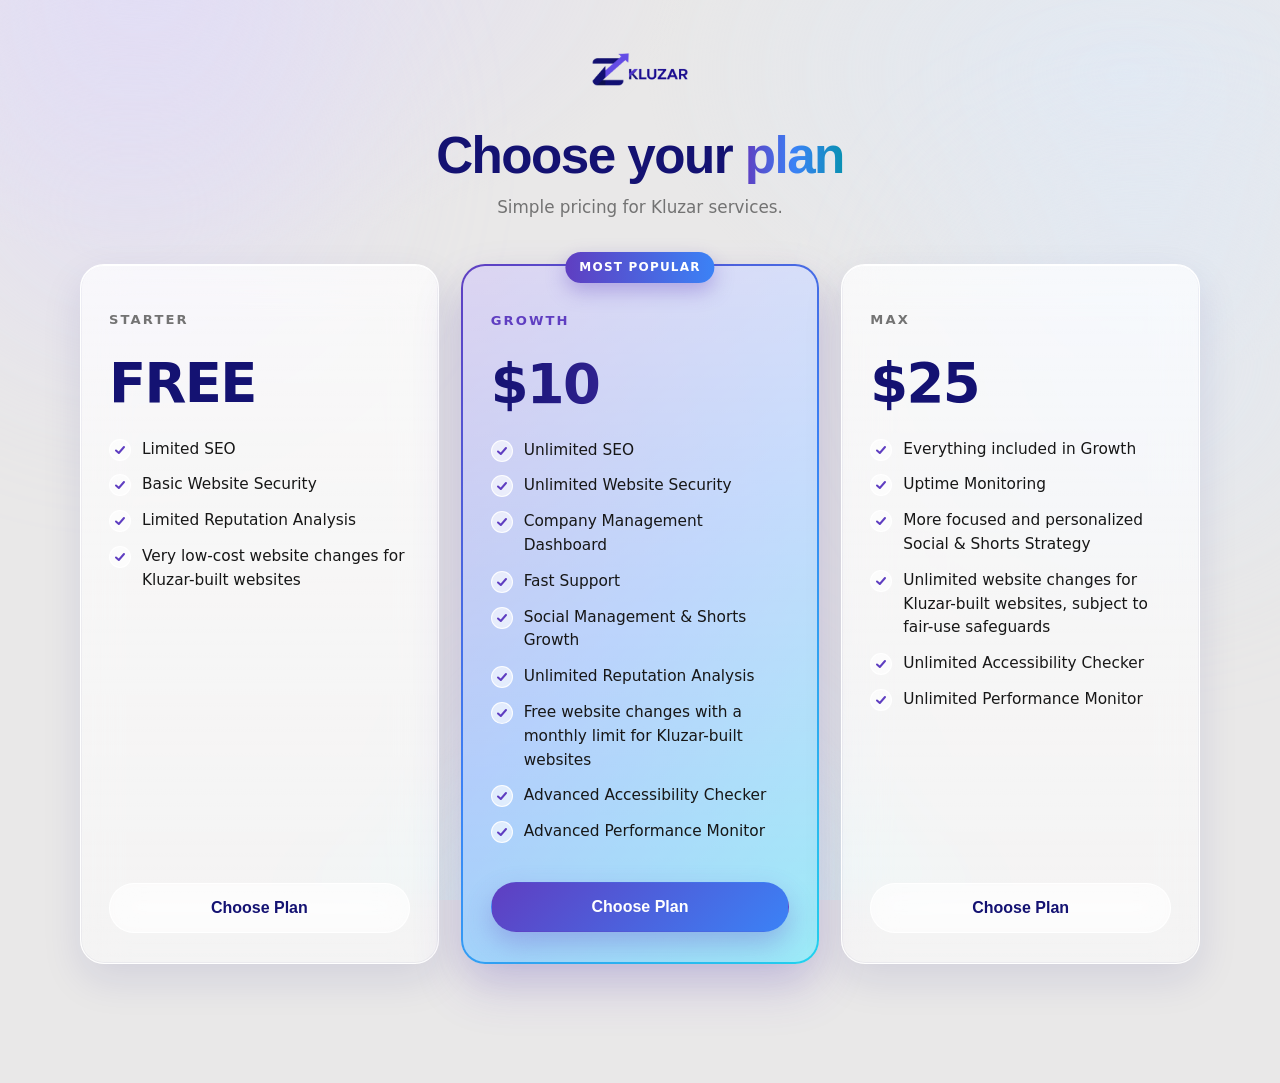
==== commit 54c170f8: "Payments design matches main site fonts and colors" ====
--- a/index.html
+++ b/index.html
@@ -1 +1 @@
-<!DOCTYPE html><!--9DAQvFKA0MYwfxfNqpkgB--><html lang="en"><head><meta charSet="utf-8"/><meta name="viewport" content="width=device-width, initial-scale=1"/><link rel="stylesheet" href="/_next/static/css/d8309b3ff0fb9ab0.css" data-precedence="next"/><link rel="preload" as="script" fetchPriority="low" href="/_next/static/chunks/webpack-4a462cecab786e93.js"/><script src="/_next/static/chunks/4bd1b696-c023c6e3521b1417.js" async=""></script><script src="/_next/static/chunks/255-2005b055456c798b.js" async=""></script><script src="/_next/static/chunks/main-app-b18635ba9072af18.js" async=""></script><script src="/_next/static/chunks/app/page-5cdb820747dead5b.js" async=""></script><title>Kluzar Payments — Pricing</title><meta name="description" content="Kluzar pricing plans: Starter, Growth and Max."/><link rel="icon" href="/favicon.svg"/><script src="/_next/static/chunks/polyfills-42372ed130431b0a.js" noModule=""></script></head><body><div hidden=""><!--$--><!--/$--></div><div class="aurora" aria-hidden="true"><span></span><span></span><span></span></div><main class="wrap"><div class="brand"><img src="[data-uri]" alt="Kluzar"/></div><h1>Choose your <span class="accent">plan</span></h1><p class="sub">Simple pricing for Kluzar services.</p><section class="grid" aria-label="Pricing plans"><article class="card"><h2 class="plan-name">STARTER</h2><p class="price">FREE</p><ul class="features"><li><span class="tick" aria-hidden="true"><svg width="12" height="12" viewBox="0 0 12 12" fill="none" aria-hidden="true"><path d="M2 6.5 4.8 9 10 3" stroke="currentColor" stroke-width="2" stroke-linecap="round" stroke-linejoin="round"></path></svg></span><span>Limited SEO</span></li><li><span class="tick" aria-hidden="true"><svg width="12" height="12" viewBox="0 0 12 12" fill="none" aria-hidden="true"><path d="M2 6.5 4.8 9 10 3" stroke="currentColor" stroke-width="2" stroke-linecap="round" stroke-linejoin="round"></path></svg></span><span>Basic Website Security</span></li><li><span class="tick" aria-hidden="true"><svg width="12" height="12" viewBox="0 0 12 12" fill="none" aria-hidden="true"><path d="M2 6.5 4.8 9 10 3" stroke="currentColor" stroke-width="2" stroke-linecap="round" stroke-linejoin="round"></path></svg></span><span>Limited Reputation Analysis</span></li><li><span class="tick" aria-hidden="true"><svg width="12" height="12" viewBox="0 0 12 12" fill="none" aria-hidden="true"><path d="M2 6.5 4.8 9 10 3" stroke="currentColor" stroke-width="2" stroke-linecap="round" stroke-linejoin="round"></path></svg></span><span>Very low-cost website changes for Kluzar-built websites</span></li></ul><button type="button" class="choose" aria-pressed="false">Choose Plan</button></article><article class="card card--growth"><span class="pill">MOST POPULAR</span><h2 class="plan-name">GROWTH</h2><p class="price">$10</p><ul class="features"><li><span class="tick" aria-hidden="true"><svg width="12" height="12" viewBox="0 0 12 12" fill="none" aria-hidden="true"><path d="M2 6.5 4.8 9 10 3" stroke="currentColor" stroke-width="2" stroke-linecap="round" stroke-linejoin="round"></path></svg></span><span>Unlimited SEO</span></li><li><span class="tick" aria-hidden="true"><svg width="12" height="12" viewBox="0 0 12 12" fill="none" aria-hidden="true"><path d="M2 6.5 4.8 9 10 3" stroke="currentColor" stroke-width="2" stroke-linecap="round" stroke-linejoin="round"></path></svg></span><span>Unlimited Website Security</span></li><li><span class="tick" aria-hidden="true"><svg width="12" height="12" viewBox="0 0 12 12" fill="none" aria-hidden="true"><path d="M2 6.5 4.8 9 10 3" stroke="currentColor" stroke-width="2" stroke-linecap="round" stroke-linejoin="round"></path></svg></span><span>Company Management Dashboard</span></li><li><span class="tick" aria-hidden="true"><svg width="12" height="12" viewBox="0 0 12 12" fill="none" aria-hidden="true"><path d="M2 6.5 4.8 9 10 3" stroke="currentColor" stroke-width="2" stroke-linecap="round" stroke-linejoin="round"></path></svg></span><span>Fast Support</span></li><li><span class="tick" aria-hidden="true"><svg width="12" height="12" viewBox="0 0 12 12" fill="none" aria-hidden="true"><path d="M2 6.5 4.8 9 10 3" stroke="currentColor" stroke-width="2" stroke-linecap="round" stroke-linejoin="round"></path></svg></span><span>Social Management &amp; Shorts Growth</span></li><li><span class="tick" aria-hidden="true"><svg width="12" height="12" viewBox="0 0 12 12" fill="none" aria-hidden="true"><path d="M2 6.5 4.8 9 10 3" stroke="currentColor" stroke-width="2" stroke-linecap="round" stroke-linejoin="round"></path></svg></span><span>Unlimited Reputation Analysis</span></li><li><span class="tick" aria-hidden="true"><svg width="12" height="12" viewBox="0 0 12 12" fill="none" aria-hidden="true"><path d="M2 6.5 4.8 9 10 3" stroke="currentColor" stroke-width="2" stroke-linecap="round" stroke-linejoin="round"></path></svg></span><span>Free website changes with a monthly limit for Kluzar-built websites</span></li><li><span class="tick" aria-hidden="true"><svg width="12" height="12" viewBox="0 0 12 12" fill="none" aria-hidden="true"><path d="M2 6.5 4.8 9 10 3" stroke="currentColor" stroke-width="2" stroke-linecap="round" stroke-linejoin="round"></path></svg></span><span>Advanced Accessibility Checker</span></li><li><span class="tick" aria-hidden="true"><svg width="12" height="12" viewBox="0 0 12 12" fill="none" aria-hidden="true"><path d="M2 6.5 4.8 9 10 3" stroke="currentColor" stroke-width="2" stroke-linecap="round" stroke-linejoin="round"></path></svg></span><span>Advanced Performance Monitor</span></li></ul><button type="button" class="choose" aria-pressed="false">Choose Plan</button></article><article class="card"><h2 class="plan-name">MAX</h2><p class="price">$25</p><ul class="features"><li><span class="tick" aria-hidden="true"><svg width="12" height="12" viewBox="0 0 12 12" fill="none" aria-hidden="true"><path d="M2 6.5 4.8 9 10 3" stroke="currentColor" stroke-width="2" stroke-linecap="round" stroke-linejoin="round"></path></svg></span><span>Everything included in Growth</span></li><li><span class="tick" aria-hidden="true"><svg width="12" height="12" viewBox="0 0 12 12" fill="none" aria-hidden="true"><path d="M2 6.5 4.8 9 10 3" stroke="currentColor" stroke-width="2" stroke-linecap="round" stroke-linejoin="round"></path></svg></span><span>Uptime Monitoring</span></li><li><span class="tick" aria-hidden="true"><svg width="12" height="12" viewBox="0 0 12 12" fill="none" aria-hidden="true"><path d="M2 6.5 4.8 9 10 3" stroke="currentColor" stroke-width="2" stroke-linecap="round" stroke-linejoin="round"></path></svg></span><span>More focused and personalized Social &amp; Shorts Strategy</span></li><li><span class="tick" aria-hidden="true"><svg width="12" height="12" viewBox="0 0 12 12" fill="none" aria-hidden="true"><path d="M2 6.5 4.8 9 10 3" stroke="currentColor" stroke-width="2" stroke-linecap="round" stroke-linejoin="round"></path></svg></span><span>Unlimited website changes for Kluzar-built websites, subject to fair-use safeguards</span></li><li><span class="tick" aria-hidden="true"><svg width="12" height="12" viewBox="0 0 12 12" fill="none" aria-hidden="true"><path d="M2 6.5 4.8 9 10 3" stroke="currentColor" stroke-width="2" stroke-linecap="round" stroke-linejoin="round"></path></svg></span><span>Unlimited Accessibility Checker</span></li><li><span class="tick" aria-hidden="true"><svg width="12" height="12" viewBox="0 0 12 12" fill="none" aria-hidden="true"><path d="M2 6.5 4.8 9 10 3" stroke="currentColor" stroke-width="2" stroke-linecap="round" stroke-linejoin="round"></path></svg></span><span>Unlimited Performance Monitor</span></li></ul><button type="button" class="choose" aria-pressed="false">Choose Plan</button></article></section><p class="status" role="status"></p></main><!--$--><!--/$--><script src="/_next/static/chunks/webpack-4a462cecab786e93.js" id="_R_" async=""></script><script>(self.__next_f=self.__next_f||[]).push([0])</script><script>self.__next_f.push([1,"1:\"$Sreact.fragment\"\n2:I[9766,[],\"\"]\n3:I[8924,[],\"\"]\n4:I[1959,[],\"ClientPageRoot\"]\n5:I[5935,[\"974\",\"static/chunks/app/page-5cdb820747dead5b.js\"],\"default\"]\n8:I[4431,[],\"OutletBoundary\"]\na:I[5278,[],\"AsyncMetadataOutlet\"]\nc:I[4431,[],\"ViewportBoundary\"]\ne:I[4431,[],\"MetadataBoundary\"]\nf:\"$Sreact.suspense\"\n11:I[7150,[],\"\"]\n:HL[\"/_next/static/css/d8309b3ff0fb9ab0.css\",\"style\"]\n"])</script><script>self.__next_f.push([1,"0:{\"P\":null,\"b\":\"9DAQvFKA0MYwfxfNqpkgB\",\"p\":\"\",\"c\":[\"\",\"\"],\"i\":false,\"f\":[[[\"\",{\"children\":[\"__PAGE__\",{}]},\"$undefined\",\"$undefined\",true],[\"\",[\"$\",\"$1\",\"c\",{\"children\":[[[\"$\",\"link\",\"0\",{\"rel\":\"stylesheet\",\"href\":\"/_next/static/css/d8309b3ff0fb9ab0.css\",\"precedence\":\"next\",\"crossOrigin\":\"$undefined\",\"nonce\":\"$undefined\"}]],[\"$\",\"html\",null,{\"lang\":\"en\",\"children\":[\"$\",\"body\",null,{\"children\":[\"$\",\"$L2\",null,{\"parallelRouterKey\":\"children\",\"error\":\"$undefined\",\"errorStyles\":\"$undefined\",\"errorScripts\":\"$undefined\",\"template\":[\"$\",\"$L3\",null,{}],\"templateStyles\":\"$undefined\",\"templateScripts\":\"$undefined\",\"notFound\":[[\"$\",\"main\",null,{\"className\":\"notfound\",\"children\":[[\"$\",\"h1\",null,{\"children\":\"Page not found\"}],[\"$\",\"p\",null,{\"children\":\"This page does not exist on Kluzar Payments.\"}],[\"$\",\"p\",null,{\"children\":[\"$\",\"a\",null,{\"href\":\"/\",\"children\":\"Back to pricing\"}]}]]}],[]],\"forbidden\":\"$undefined\",\"unauthorized\":\"$undefined\"}]}]}]]}],{\"children\":[\"__PAGE__\",[\"$\",\"$1\",\"c\",{\"children\":[[\"$\",\"$L4\",null,{\"Component\":\"$5\",\"searchParams\":{},\"params\":{},\"promises\":[\"$@6\",\"$@7\"]}],null,[\"$\",\"$L8\",null,{\"children\":[\"$L9\",[\"$\",\"$La\",null,{\"promise\":\"$@b\"}]]}]]}],{},null,false]},null,false],[\"$\",\"$1\",\"h\",{\"children\":[null,[[\"$\",\"$Lc\",null,{\"children\":\"$Ld\"}],null],[\"$\",\"$Le\",null,{\"children\":[\"$\",\"div\",null,{\"hidden\":true,\"children\":[\"$\",\"$f\",null,{\"fallback\":null,\"children\":\"$L10\"}]}]}]]}],false]],\"m\":\"$undefined\",\"G\":[\"$11\",[]],\"s\":false,\"S\":true}\n"])</script><script>self.__next_f.push([1,"6:{}\n7:\"$0:f:0:1:2:children:1:props:children:0:props:params\"\n"])</script><script>self.__next_f.push([1,"d:[[\"$\",\"meta\",\"0\",{\"charSet\":\"utf-8\"}],[\"$\",\"meta\",\"1\",{\"name\":\"viewport\",\"content\":\"width=device-width, initial-scale=1\"}]]\n9:null\n"])</script><script>self.__next_f.push([1,"12:I[622,[],\"IconMark\"]\nb:{\"metadata\":[[\"$\",\"title\",\"0\",{\"children\":\"Kluzar Payments — Pricing\"}],[\"$\",\"meta\",\"1\",{\"name\":\"description\",\"content\":\"Kluzar pricing plans: Starter, Growth and Max.\"}],[\"$\",\"link\",\"2\",{\"rel\":\"icon\",\"href\":\"/favicon.svg\"}],[\"$\",\"$L12\",\"3\",{}]],\"error\":null,\"digest\":\"$undefined\"}\n"])</script><script>self.__next_f.push([1,"10:\"$b:metadata\"\n"])</script></body></html>+<!DOCTYPE html><!--QHCKm7PxnVJ9pXHVkPWWr--><html lang="en"><head><meta charSet="utf-8"/><meta name="viewport" content="width=device-width, initial-scale=1"/><link rel="stylesheet" href="/_next/static/css/f63e5f75e50d484b.css" data-precedence="next"/><link rel="preload" as="script" fetchPriority="low" href="/_next/static/chunks/webpack-4a462cecab786e93.js"/><script src="/_next/static/chunks/4bd1b696-c023c6e3521b1417.js" async=""></script><script src="/_next/static/chunks/255-2005b055456c798b.js" async=""></script><script src="/_next/static/chunks/main-app-b18635ba9072af18.js" async=""></script><script src="/_next/static/chunks/app/page-153f2763cb0b9851.js" async=""></script><title>Kluzar Payments — Pricing</title><meta name="description" content="Kluzar pricing plans: Starter, Growth and Max."/><link rel="icon" href="[data-uri]